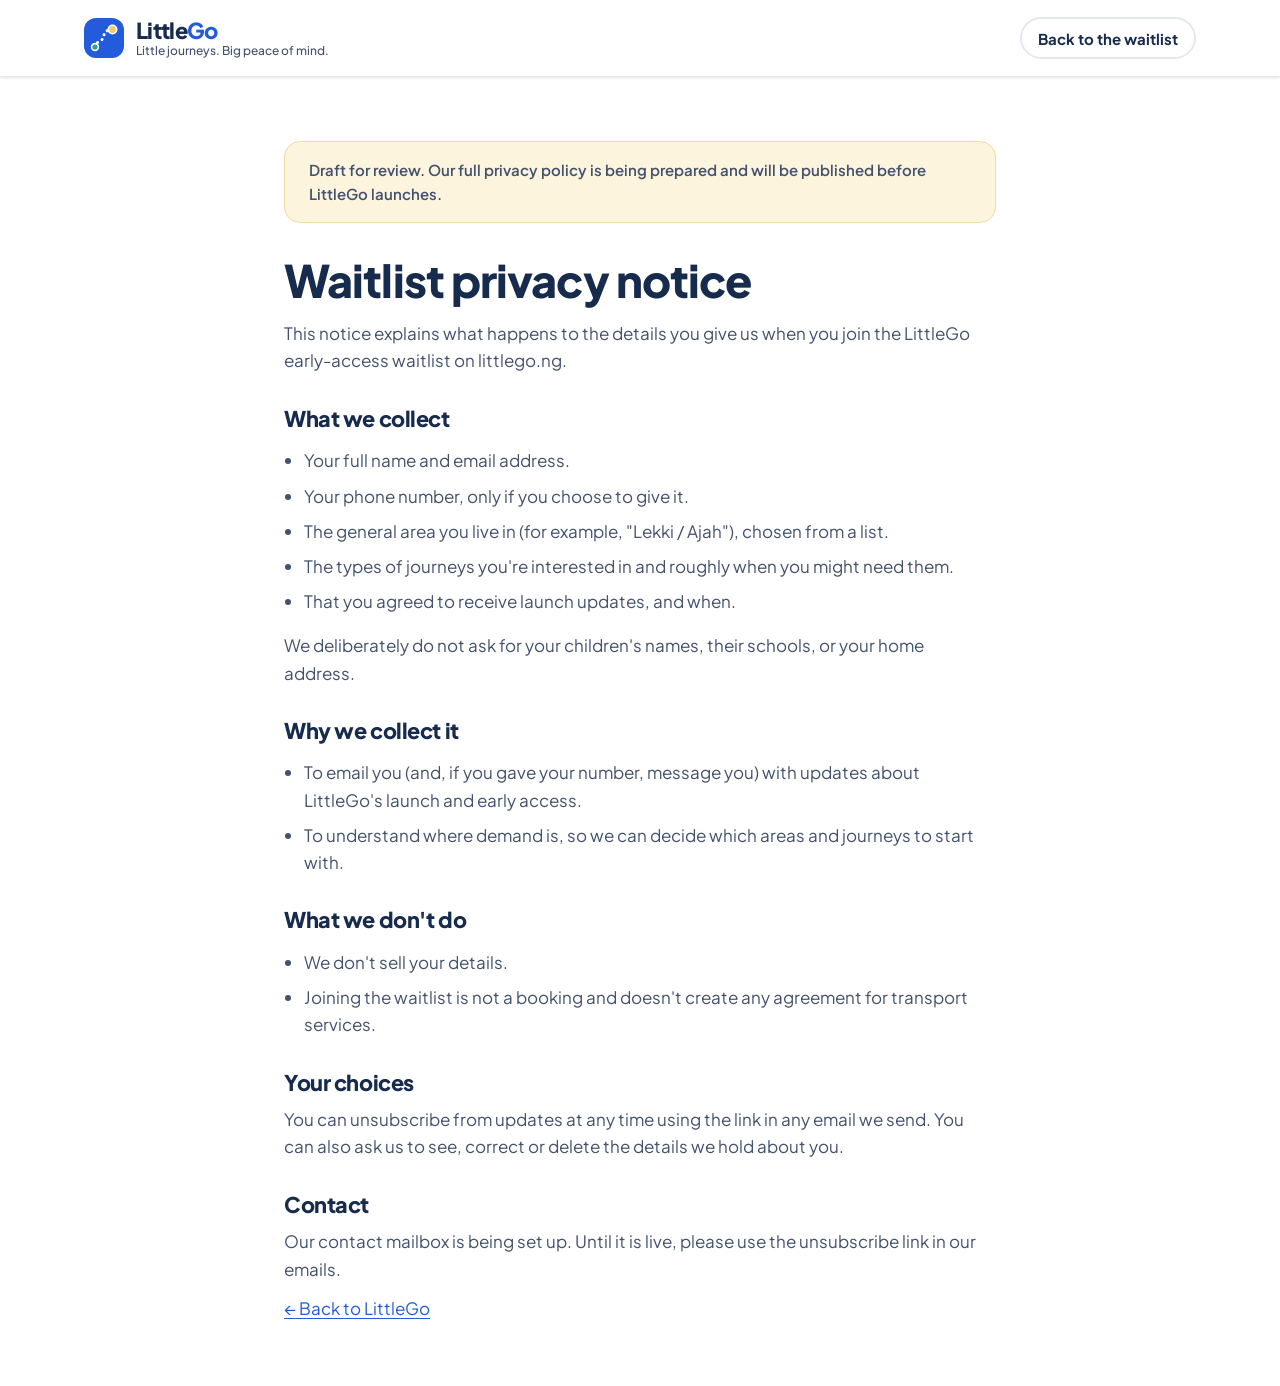
==== privacy.html @ 238a7c62 "LittleGo landing page for littlego.ng Coming-soon site with early-access waitlist, design system, dr" ====
<!doctype html>
<html lang="en-NG">
<head>
  <meta charset="utf-8">
  <meta name="viewport" content="width=device-width, initial-scale=1">
  <title>Privacy Notice — LittleGo</title>
  <meta name="description" content="How LittleGo handles the details you share when you join the early-access waitlist.">
  <meta name="robots" content="noindex">
  <link rel="canonical" href="https://littlego.ng/privacy.html">
  <link rel="icon" href="assets/img/favicon.svg" type="image/svg+xml">
  <link rel="preconnect" href="https://fonts.googleapis.com">
  <link rel="preconnect" href="https://fonts.gstatic.com" crossorigin>
  <link rel="stylesheet" href="https://fonts.googleapis.com/css2?family=Plus+Jakarta+Sans:wght@400;500;600;700;800&display=swap">
  <link rel="stylesheet" href="assets/css/styles.css">
</head>
<body>
  <header class="site-header is-scrolled">
    <div class="container header-inner">
      <a class="brand" href="index.html" aria-label="LittleGo home">
        <img class="brand-mark" src="assets/img/favicon.svg" alt="" width="40" height="40">
        <span class="brand-text"><span class="brand-name">Little<span>Go</span></span><span class="brand-tagline">Little journeys. Big peace of mind.</span></span>
      </a>
      <a class="btn btn-ghost btn-sm" href="index.html#waitlist">Back to the waitlist</a>
    </div>
  </header>

  <main class="container doc" id="main">
    <!-- DRAFT: this notice describes what the waitlist form actually collects.
         It is not a full privacy policy and must be reviewed by a lawyer
         (including against the Nigeria Data Protection Act 2023) before launch.
         Remove the draft banner once approved. -->
    <p class="draft-banner">Draft for review. Our full privacy policy is being prepared and will be published before LittleGo launches.</p>

    <h1>Waitlist privacy notice</h1>
    <p>This notice explains what happens to the details you give us when you join the LittleGo early-access waitlist on littlego.ng.</p>

    <h2>What we collect</h2>
    <ul>
      <li>Your full name and email address.</li>
      <li>Your phone number, only if you choose to give it.</li>
      <li>The general area you live in (for example, "Lekki / Ajah"), chosen from a list.</li>
      <li>The types of journeys you're interested in and roughly when you might need them.</li>
      <li>That you agreed to receive launch updates, and when.</li>
    </ul>
    <p>We deliberately do not ask for your children's names, their schools, or your home address.</p>

    <h2>Why we collect it</h2>
    <ul>
      <li>To email you (and, if you gave your number, message you) with updates about LittleGo's launch and early access.</li>
      <li>To understand where demand is, so we can decide which areas and journeys to start with.</li>
    </ul>

    <h2>What we don't do</h2>
    <ul>
      <li>We don't sell your details.</li>
      <li>Joining the waitlist is not a booking and doesn't create any agreement for transport services.</li>
    </ul>

    <h2>Your choices</h2>
    <p>You can unsubscribe from updates at any time using the link in any email we send. You can also ask us to see, correct or delete the details we hold about you.</p>

    <h2>Contact</h2>
    <p>Our contact mailbox is being set up. Until it is live, please use the unsubscribe link in our emails.</p>

    <p><a href="index.html">← Back to LittleGo</a></p>
  </main>
</body>
</html>
---- assets/css/styles.css ----
/* ==========================================================================
   LittleGo — design system and page styles
   1. Tokens  2. Base  3. Layout  4. Components  5. Sections  6. Responsive
   ========================================================================== */

/* 1. Tokens ---------------------------------------------------------------- */
:root {
  /* Brand palette */
  --blue: #245BDB;          /* Trust Blue — primary actions, links */
  --blue-700: #1A47B0;      /* hover / pressed */
  --blue-50: #EEF3FD;
  --teal: #21A89A;          /* Fresh Teal — icons, accents (not body text) */
  --teal-700: #137A70;      /* teal that passes AA as text */
  --teal-50: #E6F6F4;
  --cream: #FFF8ED;         /* Warm Cream — warm sections */
  --cream-200: #F6EBD7;
  --navy: #172B4D;          /* Midnight Navy — headings, text */
  --navy-70: #43526D;       /* secondary text, 7.4:1 on white */
  --gold: #F3C969;          /* Sunshine Gold — decorative only */
  --gold-50: #FDF4DE;
  --white: #FFFFFF;
  --danger: #B42318;
  --danger-50: #FEF3F2;
  --line: #E3E8F0;

  /* Typography */
  --font: "Plus Jakarta Sans", system-ui, -apple-system, "Segoe UI", Roboto, sans-serif;
  --fs-xs: .8125rem;   /* 13 */
  --fs-sm: .9375rem;   /* 15 */
  --fs-base: 1.0625rem;/* 17 */
  --fs-lg: 1.1875rem;  /* 19 */
  --fs-h3: 1.1875rem;
  --fs-h2: clamp(1.75rem, 1.2rem + 2.2vw, 2.6rem);
  --fs-h1: clamp(2.4rem, 1.4rem + 4.4vw, 4.1rem);
  --lh-tight: 1.1;
  --lh: 1.6;

  /* Spacing (4px base) */
  --s-1: .25rem; --s-2: .5rem; --s-3: .75rem; --s-4: 1rem; --s-5: 1.5rem;
  --s-6: 2rem; --s-7: 3rem; --s-8: 4rem; --s-9: 6rem;

  /* Shape and depth */
  --r-sm: 10px; --r-md: 16px; --r-lg: 24px; --r-xl: 32px; --r-pill: 999px;
  --shadow-sm: 0 1px 2px rgba(23,43,77,.06), 0 1px 3px rgba(23,43,77,.06);
  --shadow-md: 0 6px 20px -6px rgba(23,43,77,.14), 0 2px 6px rgba(23,43,77,.05);
  --shadow-lg: 0 24px 50px -18px rgba(23,43,77,.28);

  --container: 1160px;
  --header-h: 76px;
  --focus: 0 0 0 3px var(--white), 0 0 0 6px var(--blue);
}

/* 2. Base ------------------------------------------------------------------- */
*, *::before, *::after { box-sizing: border-box; }
html { scroll-behavior: smooth; scroll-padding-top: calc(var(--header-h) + 12px); -webkit-text-size-adjust: 100%; }
@media (prefers-reduced-motion: reduce) {
  html { scroll-behavior: auto; }
  *, *::before, *::after { animation: none !important; transition: none !important; }
}
body {
  margin: 0; font-family: var(--font); font-size: var(--fs-base); line-height: var(--lh);
  color: var(--navy); background: var(--white); -webkit-font-smoothing: antialiased;
  overflow-x: hidden;
}
h1, h2, h3 { margin: 0; line-height: var(--lh-tight); letter-spacing: -.02em; font-weight: 800; }
h3 { font-size: var(--fs-h3); letter-spacing: -.01em; font-weight: 700; line-height: 1.3; }
p { margin: 0; }
a { color: var(--blue); text-underline-offset: 3px; }
a:hover { color: var(--blue-700); }
img, svg { display: block; max-width: 100%; }
:focus-visible { outline: none; box-shadow: var(--focus); border-radius: 6px; }
[hidden] { display: none !important; }
ul[role="list"], ol[role="list"] { list-style: none; margin: 0; padding: 0; }

.sr-only { position: absolute !important; width: 1px; height: 1px; padding: 0; margin: -1px; overflow: hidden; clip: rect(0 0 0 0); white-space: nowrap; border: 0; }
.skip-link { position: absolute; left: var(--s-4); top: -100px; z-index: 100; background: var(--navy); color: var(--white); padding: var(--s-2) var(--s-4); border-radius: var(--r-sm); font-weight: 600; }
.skip-link:focus { top: var(--s-3); color: var(--white); }
.icon { width: 1.25em; height: 1.25em; fill: none; stroke: currentColor; stroke-width: 1.8; stroke-linecap: round; stroke-linejoin: round; flex: none; }

/* 3. Layout ----------------------------------------------------------------- */
.container { width: 100%; max-width: var(--container); margin-inline: auto; padding-inline: var(--s-5); }
.section { padding-block: var(--s-9); }
.section--cream { background: var(--cream); }
.section--blue { background: var(--navy); color: var(--white); position: relative; overflow: hidden; }
.section-head { max-width: 680px; margin: 0 auto var(--s-7); text-align: center; }
.section-head--left { text-align: left; margin-inline: 0; }
.section-head h2 { font-size: var(--fs-h2); margin-block: var(--s-3) var(--s-4); }
.lede { font-size: var(--fs-lg); color: var(--navy-70); }
.eyebrow { font-size: var(--fs-xs); font-weight: 700; letter-spacing: .12em; text-transform: uppercase; color: var(--teal-700); }
.eyebrow--light { color: var(--gold); }

/* 4. Components ------------------------------------------------------------- */
/* Buttons */
.btn {
  --btn-bg: var(--blue); --btn-fg: var(--white);
  display: inline-flex; align-items: center; justify-content: center; gap: var(--s-2);
  min-height: 48px; padding: 0 var(--s-5); border: 2px solid transparent; border-radius: var(--r-pill);
  font: inherit; font-weight: 700; font-size: var(--fs-base); line-height: 1; text-decoration: none; cursor: pointer;
  background: var(--btn-bg); color: var(--btn-fg); transition: background .2s, transform .2s, box-shadow .2s;
}
.btn:hover { color: var(--btn-fg); }
.btn-primary { box-shadow: 0 8px 18px -8px rgba(36,91,219,.7); }
.btn-primary:hover { --btn-bg: var(--blue-700); transform: translateY(-1px); }
.btn-primary:active { transform: translateY(0); }
.btn-sm { min-height: 42px; padding: 0 var(--s-4); font-size: var(--fs-sm); }
.btn-lg { min-height: 56px; padding: 0 var(--s-6); font-size: var(--fs-lg); }
.btn-block { width: 100%; }
.btn-ghost { --btn-bg: transparent; --btn-fg: var(--navy); border-color: var(--line); }
.btn-ghost:hover { --btn-bg: var(--blue-50); }
.btn-link { --btn-bg: transparent; --btn-fg: var(--blue); padding-inline: var(--s-2); text-decoration: underline; text-decoration-thickness: 2px; text-underline-offset: 6px; text-decoration-color: rgba(36,91,219,.3); }
.btn-link:hover { --btn-fg: var(--blue-700); text-decoration-color: currentColor; }
.btn .icon { transition: transform .2s; }
.btn:hover .icon { transform: translateX(3px); }
.btn[aria-busy="true"] { pointer-events: none; opacity: .85; }
.btn .spinner { display: none; width: 20px; height: 20px; border-radius: 50%; border: 2.5px solid rgba(255,255,255,.4); border-top-color: var(--white); animation: spin .8s linear infinite; }
.btn[aria-busy="true"] .spinner { display: inline-block; }
@keyframes spin { to { transform: rotate(360deg); } }

/* Brand */
.brand { display: inline-flex; align-items: center; gap: var(--s-3); text-decoration: none; color: var(--navy); }
.brand:hover { color: var(--navy); }
.brand-mark { width: 40px; height: 40px; flex: none; }
.brand-text { display: flex; flex-direction: column; line-height: 1.15; }
.brand-name { font-weight: 800; font-size: 1.375rem; letter-spacing: -.03em; }
.brand-name span { color: var(--blue); }
.brand-tagline { font-size: .75rem; color: var(--navy-70); font-weight: 500; }
.brand--light, .brand--light:hover { color: var(--white); }
.brand--light .brand-name span { color: var(--gold); }
.brand--light .brand-tagline { color: rgba(255,255,255,.75); }

/* Header & nav */
.site-header { position: sticky; top: 0; z-index: 50; background: rgba(255,255,255,.92); backdrop-filter: saturate(160%) blur(10px); -webkit-backdrop-filter: saturate(160%) blur(10px); border-bottom: 1px solid transparent; transition: border-color .2s, box-shadow .2s; }
.site-header.is-scrolled { border-color: var(--line); box-shadow: var(--shadow-sm); }
.header-inner { height: var(--header-h); display: flex; align-items: center; justify-content: space-between; gap: var(--s-4); }
.nav-menu { display: flex; align-items: center; gap: var(--s-1); list-style: none; margin: 0; padding: 0; }
.nav-menu a:not(.btn) { display: block; padding: var(--s-2) var(--s-3); border-radius: var(--r-sm); color: var(--navy); font-weight: 600; font-size: var(--fs-sm); text-decoration: none; }
.nav-menu a:not(.btn):hover, .nav-menu a[aria-current="true"]:not(.btn) { background: var(--blue-50); color: var(--blue); }
.nav-cta-item { margin-left: var(--s-3); }
.nav-toggle { display: none; width: 46px; height: 46px; border: 1px solid var(--line); border-radius: 12px; background: var(--white); cursor: pointer; align-items: center; justify-content: center; }
.nav-toggle-bars, .nav-toggle-bars::before, .nav-toggle-bars::after { content: ""; display: block; width: 20px; height: 2px; background: var(--navy); border-radius: 2px; position: relative; transition: transform .2s, background .2s; }
.nav-toggle-bars::before { position: absolute; top: -6px; }
.nav-toggle-bars::after { position: absolute; top: 6px; }
.nav-toggle[aria-expanded="true"] .nav-toggle-bars { background: transparent; }
.nav-toggle[aria-expanded="true"] .nav-toggle-bars::before { transform: translateY(6px) rotate(45deg); }
.nav-toggle[aria-expanded="true"] .nav-toggle-bars::after { transform: translateY(-6px) rotate(-45deg); }

/* Status pill */
.status-pill { display: inline-flex; align-items: center; gap: var(--s-2); padding: 6px 14px 6px 10px; border-radius: var(--r-pill); background: var(--gold-50); border: 1px solid #F1DCA6; font-size: var(--fs-xs); font-weight: 700; letter-spacing: .08em; text-transform: uppercase; color: #6B4E0E; }
.status-dot { width: 8px; height: 8px; border-radius: 50%; background: #D9A01B; box-shadow: 0 0 0 0 rgba(217,160,27,.6); animation: pulse 2s infinite; }
@keyframes pulse { 70% { box-shadow: 0 0 0 8px rgba(217,160,27,0); } 100% { box-shadow: 0 0 0 0 rgba(217,160,27,0); } }

/* Cards */
.pillar, .step, .safety-item, .form-card, .faq { background: var(--white); border-radius: var(--r-lg); }

/* Form */
.form-card { padding: var(--s-6); box-shadow: var(--shadow-lg); color: var(--navy); }
.waitlist-form { display: grid; }
.form-state { display: grid; gap: var(--s-5); }
.field { display: grid; gap: var(--s-2); }
.field label, .field legend { font-weight: 700; font-size: var(--fs-sm); }
.req { color: var(--danger); }
.opt { font-weight: 500; color: var(--navy-70); font-size: var(--fs-xs); }
.field input[type="text"], .field input[type="email"], .field input[type="tel"], .field select {
  width: 100%; min-height: 50px; padding: 0 var(--s-4); border: 1.5px solid #CBD3E1; border-radius: 12px;
  font: inherit; font-size: 1rem; color: var(--navy); background: var(--white); transition: border-color .15s, box-shadow .15s;
}
.field input::placeholder { color: #7A869A; }
.field input:hover, .field select:hover { border-color: #9AA7BD; }
.field input:focus, .field select:focus { outline: none; border-color: var(--blue); box-shadow: 0 0 0 4px rgba(36,91,219,.18); }
.field [aria-invalid="true"] { border-color: var(--danger) !important; background: var(--danger-50); }
.select-wrap { position: relative; }
.select-wrap::after { content: ""; position: absolute; right: 18px; top: 50%; width: 9px; height: 9px; border-right: 2px solid var(--navy-70); border-bottom: 2px solid var(--navy-70); transform: translateY(-70%) rotate(45deg); pointer-events: none; }
.field select { appearance: none; -webkit-appearance: none; padding-right: var(--s-7); cursor: pointer; }
.field-hint { font-size: var(--fs-xs); color: var(--navy-70); }
.field-error { font-size: var(--fs-xs); font-weight: 600; color: var(--danger); min-height: 0; }
.field-error:empty { display: none; }
.field--group { border: 0; padding: 0; margin: 0; }
.field--group legend { padding: 0; margin-bottom: var(--s-2); }
.chips { display: flex; flex-wrap: wrap; gap: var(--s-2); }
.chip { position: relative; }
.chip input { position: absolute; opacity: 0; inset: 0; margin: 0; cursor: pointer; }
.chip span { display: inline-flex; align-items: center; gap: 6px; min-height: 42px; padding: 0 var(--s-4); border: 1.5px solid #CBD3E1; border-radius: var(--r-pill); font-size: var(--fs-sm); font-weight: 600; cursor: pointer; transition: all .15s; user-select: none; }
.chip span::before { content: ""; width: 16px; height: 16px; border-radius: 5px; border: 1.5px solid #9AA7BD; transition: all .15s; flex: none; }
.chip input:checked + span { border-color: var(--blue); background: var(--blue-50); color: var(--blue-700); }
.chip input:checked + span::before { background: var(--blue) url("data:image/svg+xml,%3Csvg xmlns='http://www.w3.org/2000/svg' viewBox='0 0 24 24' fill='none' stroke='white' stroke-width='3.5' stroke-linecap='round' stroke-linejoin='round'%3E%3Cpath d='m5 12.5 4.5 4.5L19 7.5'/%3E%3C/svg%3E") center/12px no-repeat; border-color: var(--blue); }
.chip input:focus-visible + span { box-shadow: var(--focus); }
.chip input:hover + span { border-color: #9AA7BD; }
.field--group[aria-invalid="true"] .chip span { border-color: var(--danger); }
.consent { display: flex; gap: var(--s-3); align-items: flex-start; font-weight: 500 !important; font-size: var(--fs-sm) !important; line-height: 1.5; cursor: pointer; }
.consent input { width: 22px; height: 22px; margin: 1px 0 0; accent-color: var(--blue); flex: none; cursor: pointer; }
.consent input[aria-invalid="true"] { outline: 2px solid var(--danger); outline-offset: 2px; }
.hp { position: absolute; left: -9999px; width: 1px; height: 1px; overflow: hidden; }
.form-alert { padding: var(--s-3) var(--s-4); border-radius: 12px; background: var(--danger-50); border: 1px solid #FECDCA; color: var(--danger); font-size: var(--fs-sm); font-weight: 600; }
.form-alert[data-tone="info"] { background: var(--gold-50); border-color: #F1DCA6; color: #6B4E0E; }
.form-small { font-size: var(--fs-xs); color: var(--navy-70); text-align: center; }
.form-success { text-align: center; padding: var(--s-6) var(--s-2); display: grid; gap: var(--s-3); justify-items: center; }
.form-success:focus { box-shadow: none; }
.form-success h3 { font-size: 1.6rem; font-weight: 800; }
.form-success p { color: var(--navy-70); max-width: 34ch; }
.success-icon { width: 64px; height: 64px; display: grid; place-items: center; border-radius: 50%; background: var(--teal-50); color: var(--teal-700); }
.success-icon .icon { width: 32px; height: 32px; stroke-width: 2.4; }

/* 5. Sections --------------------------------------------------------------- */
/* Hero */
.hero { position: relative; padding-block: var(--s-8) var(--s-9); background: linear-gradient(180deg, var(--white) 0%, var(--cream) 100%); overflow: hidden; }
.hero::before { content: ""; position: absolute; width: 640px; height: 640px; right: -180px; top: -200px; border-radius: 50%; background: radial-gradient(closest-side, rgba(36,91,219,.09), transparent); pointer-events: none; }
.hero-grid { display: grid; grid-template-columns: 1.05fr .95fr; gap: var(--s-8); align-items: center; position: relative; }
.hero h1 { font-size: var(--fs-h1); margin-block: var(--s-5) var(--s-5); letter-spacing: -.035em; }
.hero h1 .hl { color: var(--blue); position: relative; white-space: nowrap; isolation: isolate; }
.hero h1 .hl::after { content: ""; position: absolute; left: 0; right: 0; bottom: .02em; height: .2em; background: var(--gold); opacity: .55; border-radius: 4px; z-index: -1; }
.hero-sub { font-size: clamp(1.15rem, 1rem + .6vw, 1.4rem); font-weight: 600; line-height: 1.45; color: var(--navy); max-width: 34ch; }
.hero-body { margin-top: var(--s-4); color: var(--navy-70); max-width: 52ch; font-size: var(--fs-lg); }
.hero-actions { display: flex; flex-wrap: wrap; gap: var(--s-3) var(--s-4); align-items: center; margin-top: var(--s-6); }
.hero-note { margin-top: var(--s-4); font-size: var(--fs-sm); color: var(--navy-70); max-width: 52ch; }

.hero-visual { position: relative; padding: var(--s-5) var(--s-5) var(--s-6); }
.journey-card { margin: 0; border-radius: var(--r-xl); overflow: hidden; box-shadow: var(--shadow-lg); background: var(--cream); aspect-ratio: 12 / 13; position: relative; border: 6px solid var(--white); }
.journey-map, .hero-photo { width: 100%; height: 100%; object-fit: cover; }
.hero-photo { position: absolute; inset: 0; }
.has-photo .journey-map { visibility: hidden; }
.route-line { stroke-dashoffset: 0; animation: route 30s linear infinite; }
@keyframes route { to { stroke-dashoffset: -280; } }
.float-card { position: absolute; display: flex; align-items: center; gap: var(--s-3); padding: var(--s-3) var(--s-4) var(--s-3) var(--s-3); background: var(--white); border-radius: var(--r-md); box-shadow: var(--shadow-md); font-size: var(--fs-sm); line-height: 1.3; animation: float 6s ease-in-out infinite; }
.float-card strong { display: block; font-weight: 700; }
.float-card small { display: block; color: var(--navy-70); font-size: var(--fs-xs); }
.float-card--top { top: 12%; left: -6%; }
.float-card--bottom { bottom: 6%; right: -4%; animation-delay: -3s; }
.float-icon { width: 38px; height: 38px; border-radius: 12px; display: grid; place-items: center; }
.float-icon--gold { background: var(--gold-50); color: #8A6510; }
.float-icon--teal { background: var(--teal-50); color: var(--teal-700); }
.float-icon .icon { width: 20px; height: 20px; stroke-width: 2.2; }
@keyframes float { 50% { transform: translateY(-6px); } }
.concept-tag { position: absolute; top: calc(var(--s-5) + 18px); right: calc(var(--s-5) + 18px); font-size: .6875rem; font-weight: 700; letter-spacing: .06em; text-transform: uppercase; padding: 5px 10px; border-radius: var(--r-pill); background: rgba(255,255,255,.9); color: var(--navy-70); box-shadow: var(--shadow-sm); }

/* Pilot strip */
.pilot-strip { background: var(--navy); color: rgba(255,255,255,.88); }
.pilot-inner { display: flex; align-items: center; justify-content: center; gap: var(--s-5); padding-block: var(--s-5); font-size: var(--fs-sm); text-align: center; }
.pilot-inner strong { color: var(--white); }
.pilot-arrow { color: var(--gold); }

/* Pillars */
.pillars { display: grid; grid-template-columns: repeat(4, 1fr); gap: var(--s-5); }
.pillar { padding: var(--s-6) var(--s-5); border: 1px solid var(--line); transition: transform .25s, box-shadow .25s, border-color .25s; }
.pillar:hover { transform: translateY(-4px); box-shadow: var(--shadow-md); border-color: transparent; }
.pillar h3 { margin-block: var(--s-5) var(--s-2); }
.pillar p { color: var(--navy-70); font-size: var(--fs-sm); }
.pillar-icon { width: 52px; height: 52px; border-radius: 16px; display: grid; place-items: center; }
.pillar-icon .icon { width: 26px; height: 26px; }
.pillar-icon--blue { background: var(--blue-50); color: var(--blue); }
.pillar-icon--teal { background: var(--teal-50); color: var(--teal-700); }
.pillar-icon--gold { background: var(--gold-50); color: #8A6510; }
.pillar-icon--navy { background: #E8EBF1; color: var(--navy); }

/* Steps */
.label-planned { display: inline-flex; align-items: center; gap: var(--s-2); margin-top: var(--s-5); padding: 6px 14px; border-radius: var(--r-pill); background: var(--white); border: 1px dashed #D9C8A5; font-size: var(--fs-xs); font-weight: 700; letter-spacing: .06em; text-transform: uppercase; color: var(--navy-70); }
.label-planned .icon { width: 16px; height: 16px; }
.steps { display: grid; grid-template-columns: repeat(4, 1fr); gap: var(--s-5); counter-reset: step; position: relative; }
.steps::before { content: ""; position: absolute; top: 62px; left: 12%; right: 12%; border-top: 2px dashed #D9C8A5; }
.step { padding: var(--s-6) var(--s-5); position: relative; box-shadow: var(--shadow-sm); text-align: center; }
.step-num { position: absolute; top: var(--s-4); left: var(--s-4); font-size: var(--fs-xs); font-weight: 800; color: var(--blue); background: var(--blue-50); width: 28px; height: 28px; border-radius: 50%; display: grid; place-items: center; }
.step-icon { width: 64px; height: 64px; margin: 0 auto var(--s-5); border-radius: 50%; display: grid; place-items: center; background: var(--blue); color: var(--white); box-shadow: 0 0 0 8px var(--cream); position: relative; }
.step:nth-child(2) .step-icon { background: var(--teal-700); }
.step:nth-child(3) .step-icon { background: var(--navy); }
.step:nth-child(4) .step-icon { background: var(--teal-700); }
.step-icon .icon { width: 28px; height: 28px; }
.step h3 { margin-bottom: var(--s-2); }
.step p { color: var(--navy-70); font-size: var(--fs-sm); }

/* Safety */
.safety-grid { display: grid; grid-template-columns: .85fr 1.15fr; gap: var(--s-8); align-items: start; }
.safety-intro { position: sticky; top: calc(var(--header-h) + var(--s-6)); }
.safety-intro h2 { font-size: var(--fs-h2); margin-block: var(--s-3) var(--s-4); }
.honesty-note { display: flex; gap: var(--s-3); margin-top: var(--s-6); padding: var(--s-4) var(--s-5); border-radius: var(--r-md); background: var(--teal-50); border-left: 4px solid var(--teal); font-size: var(--fs-sm); }
.honesty-note .icon { color: var(--teal-700); margin-top: 2px; }
.safety-list { display: grid; gap: var(--s-4); }
.safety-item { display: flex; gap: var(--s-5); padding: var(--s-5) var(--s-6); border: 1px solid var(--line); transition: box-shadow .25s, border-color .25s; }
.safety-item:hover { box-shadow: var(--shadow-md); border-color: transparent; }
.safety-icon { width: 52px; height: 52px; border-radius: 16px; display: grid; place-items: center; flex: none; background: var(--blue-50); color: var(--blue); }
.safety-icon .icon { width: 26px; height: 26px; }
.safety-item h3 { margin-bottom: var(--s-2); }
.safety-item p { color: var(--navy-70); font-size: var(--fs-sm); }

/* Waitlist */
.section--blue::before { content: ""; position: absolute; width: 700px; height: 700px; left: -260px; bottom: -380px; border-radius: 50%; background: radial-gradient(closest-side, rgba(36,91,219,.55), transparent); pointer-events: none; }
.section--blue::after { content: ""; position: absolute; right: -60px; top: 50px; width: 240px; height: 240px; border-radius: 50%; border: 2px dashed rgba(243,201,105,.35); pointer-events: none; }
.waitlist-grid { display: grid; grid-template-columns: .9fr 1.1fr; gap: var(--s-8); align-items: center; position: relative; z-index: 1; }
.waitlist-copy h2 { font-size: var(--fs-h2); margin-block: var(--s-3) var(--s-4); color: var(--white); }
.waitlist-copy > p { font-size: var(--fs-lg); color: rgba(255,255,255,.82); }
.checklist { display: grid; gap: var(--s-3); margin-top: var(--s-6); }
.checklist li { display: flex; gap: var(--s-3); align-items: flex-start; color: rgba(255,255,255,.9); }
.checklist .icon { color: var(--navy); background: var(--gold); border-radius: 50%; padding: 4px; width: 24px; height: 24px; stroke-width: 3; margin-top: 1px; }

/* FAQ */
.faq-grid { display: grid; grid-template-columns: .8fr 1.2fr; gap: var(--s-8); align-items: start; }
.faq-list { display: grid; gap: var(--s-3); }
.faq { border: 1px solid var(--line); transition: border-color .2s, box-shadow .2s; }
.faq[open] { border-color: transparent; box-shadow: var(--shadow-md); }
.faq summary { list-style: none; cursor: pointer; display: flex; justify-content: space-between; align-items: center; gap: var(--s-4); padding: var(--s-5); font-weight: 700; border-radius: var(--r-lg); }
.faq summary::-webkit-details-marker { display: none; }
.faq summary::after { content: ""; width: 30px; height: 30px; flex: none; border-radius: 50%; background: var(--blue-50) url("data:image/svg+xml,%3Csvg xmlns='http://www.w3.org/2000/svg' viewBox='0 0 24 24' fill='none' stroke='%23245BDB' stroke-width='2.5' stroke-linecap='round'%3E%3Cpath d='M12 6v12M6 12h12'/%3E%3C/svg%3E") center/16px no-repeat; transition: transform .25s; }
.faq[open] summary::after { transform: rotate(45deg); }
.faq p { padding: 0 var(--s-5) var(--s-5); color: var(--navy-70); }

/* Footer */
.site-footer { background: #0F1F3A; color: rgba(255,255,255,.8); padding-top: var(--s-8); font-size: var(--fs-sm); }
.footer-grid { display: grid; grid-template-columns: 1.5fr 1fr 1fr; gap: var(--s-7); padding-bottom: var(--s-7); }
.footer-note { margin-top: var(--s-4); }
.footer-heading { font-size: var(--fs-xs); text-transform: uppercase; letter-spacing: .12em; color: var(--gold); margin-bottom: var(--s-4); font-weight: 700; }
.site-footer ul { list-style: none; margin: 0; padding: 0; display: grid; gap: var(--s-2); }
.site-footer a { color: rgba(255,255,255,.88); text-decoration: none; }
.site-footer a:hover { color: var(--white); text-decoration: underline; }
.footer-contact small { display: block; color: rgba(255,255,255,.55); margin-top: 2px; }
.social { margin-top: var(--s-4) !important; }
.footer-bottom { display: flex; justify-content: space-between; flex-wrap: wrap; gap: var(--s-3); border-top: 1px solid rgba(255,255,255,.1); padding-block: var(--s-5); }
.footer-bottom ul { display: flex !important; gap: var(--s-5) !important; }

/* Consent banner */
.consent-banner { position: fixed; left: var(--s-4); right: var(--s-4); bottom: var(--s-4); z-index: 60; max-width: 520px; margin-inline: auto; display: flex; gap: var(--s-4); align-items: center; padding: var(--s-4) var(--s-5); background: var(--white); border-radius: var(--r-md); box-shadow: var(--shadow-lg); font-size: var(--fs-sm); }
.consent-banner[hidden] { display: none; }
.consent-actions { display: flex; gap: var(--s-2); flex: none; }

/* Simple content pages (privacy, terms) */
.doc { max-width: 760px; padding-block: var(--s-8); }
.doc h1 { font-size: clamp(2rem, 1.4rem + 2.4vw, 2.8rem); margin-bottom: var(--s-4); }
.doc h2 { font-size: 1.35rem; margin-block: var(--s-6) var(--s-3); }
.doc p, .doc li { color: var(--navy-70); }
.doc p + p { margin-top: var(--s-3); }
.doc ul { padding-left: 1.25rem; display: grid; gap: var(--s-2); }
.draft-banner { padding: var(--s-4) var(--s-5); border-radius: var(--r-md); background: var(--gold-50); border: 1px solid #F1DCA6; color: #6B4E0E; font-weight: 600; font-size: var(--fs-sm); margin-bottom: var(--s-6); }

/* 6. Responsive ------------------------------------------------------------- */
@media (max-width: 1080px) {
  .pillars { grid-template-columns: repeat(2, 1fr); }
  .steps { grid-template-columns: repeat(2, 1fr); }
  .steps::before { display: none; }
  .float-card--top { left: 0; }
  .float-card--bottom { right: 0; }
}

@media (max-width: 920px) {
  :root { --header-h: 68px; }
  .section { padding-block: var(--s-8); }
  .nav-toggle { display: inline-flex; }
  .nav-menu {
    position: absolute; top: var(--header-h); left: 0; right: 0; flex-direction: column; align-items: stretch; gap: 0;
    padding: var(--s-3) var(--s-5) var(--s-5); background: var(--white); border-bottom: 1px solid var(--line); box-shadow: var(--shadow-md);
    visibility: hidden; opacity: 0; transform: translateY(-8px); transition: opacity .2s, transform .2s, visibility .2s;
  }
  .nav-menu.is-open { visibility: visible; opacity: 1; transform: none; }
  .nav-menu a:not(.btn) { padding: var(--s-4) var(--s-3); font-size: var(--fs-base); border-bottom: 1px solid var(--line); border-radius: 0; }
  .nav-cta-item { margin: var(--s-4) 0 0; }
  .nav-cta-item .btn { width: 100%; min-height: 52px; font-size: var(--fs-base); }

  .hero { padding-block: var(--s-6) var(--s-8); }
  .hero-grid, .safety-grid, .waitlist-grid, .faq-grid { grid-template-columns: 1fr; gap: var(--s-7); }
  .hero-visual { max-width: 460px; margin-inline: auto; width: 100%; }
  .safety-intro { position: static; }
  .section-head--left { text-align: center; margin-inline: auto; }
  .footer-grid { grid-template-columns: 1fr 1fr; }
  .footer-brand { grid-column: 1 / -1; }
}

@media (max-width: 600px) {
  .container { padding-inline: var(--s-4); }
  .brand-tagline { display: none; }
  .header-inner .brand-tagline { display: none; }
  .hero h1 .hl { white-space: normal; }
  .btn-lg { font-size: var(--fs-base); padding-inline: var(--s-5); }
  .hero-actions .btn-lg { width: 100%; }
  .hero-actions .btn-link { width: 100%; }
  .hero-visual { padding: var(--s-4) var(--s-2) var(--s-5); }
  .float-card { font-size: var(--fs-xs); padding: var(--s-2) var(--s-3) var(--s-2) var(--s-2); }
  .float-icon { width: 32px; height: 32px; border-radius: 10px; }
  .concept-tag { top: calc(var(--s-4) + 14px); right: calc(var(--s-2) + 14px); }
  .pilot-inner { flex-direction: column; gap: var(--s-2); }
  .pilot-arrow { transform: rotate(90deg); }
  .pillars, .steps { grid-template-columns: 1fr; }
  .step { text-align: left; display: grid; grid-template-columns: auto 1fr; gap: 0 var(--s-4); padding: var(--s-5); }
  .step-icon { grid-row: span 2; margin: 0; width: 52px; height: 52px; box-shadow: none; }
  .step-num { display: none; }
  .safety-item { padding: var(--s-5); gap: var(--s-4); }
  .safety-icon { width: 44px; height: 44px; border-radius: 14px; }
  .form-card { padding: var(--s-5); border-radius: var(--r-md); }
  .footer-grid { grid-template-columns: 1fr; gap: var(--s-6); }
  .footer-bottom { flex-direction: column; }
  .consent-banner { flex-direction: column; align-items: stretch; }
  .consent-actions .btn { flex: 1; }
}
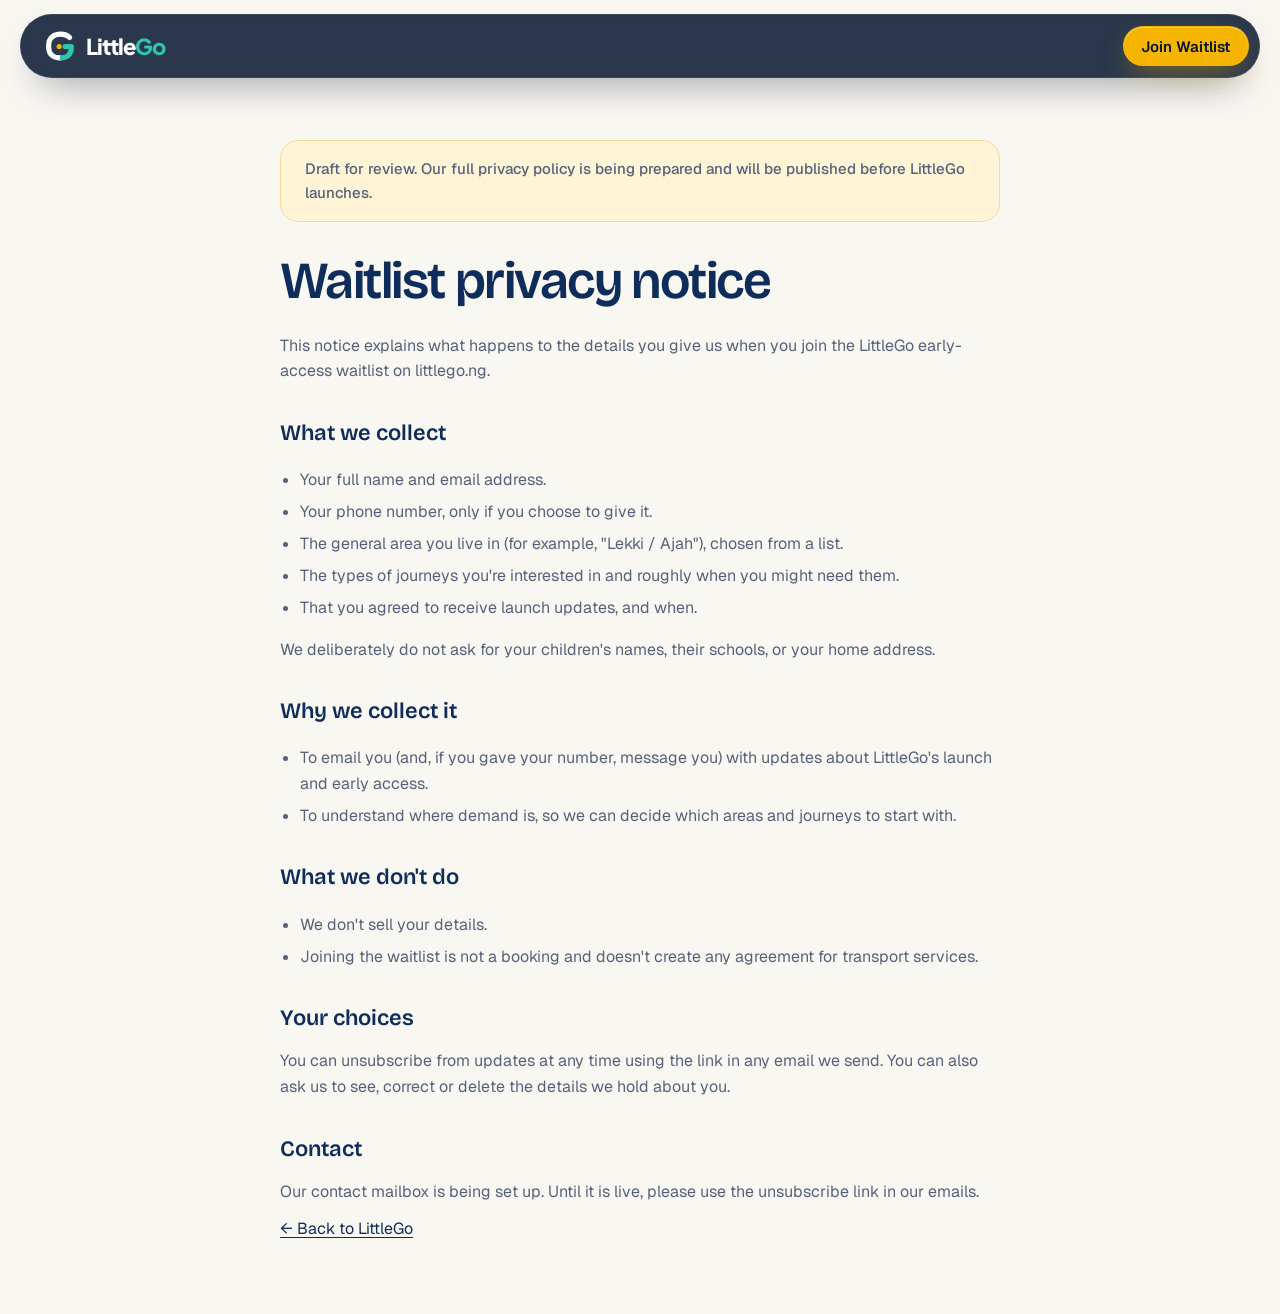
==== commit 4101bf2d: "Redesign site with Option A logo and premium look - New brand: Option A mark, favicons, app icons, s" ====
--- a/privacy.html
+++ b/privacy.html
@@ -8,23 +8,24 @@
   <meta name="robots" content="noindex">
   <link rel="canonical" href="https://littlego.ng/privacy.html">
   <link rel="icon" href="assets/img/favicon.svg" type="image/svg+xml">
+  <link rel="apple-touch-icon" href="assets/img/apple-touch-icon.png">
   <link rel="preconnect" href="https://fonts.googleapis.com">
   <link rel="preconnect" href="https://fonts.gstatic.com" crossorigin>
-  <link rel="stylesheet" href="https://fonts.googleapis.com/css2?family=Plus+Jakarta+Sans:wght@400;500;600;700;800&display=swap">
+  <link rel="stylesheet" href="https://fonts.googleapis.com/css2?family=Bricolage+Grotesque:opsz,wght@12..96,600&family=Geist:wght@400;500;600&family=Plus+Jakarta+Sans:wght@800&display=swap">
   <link rel="stylesheet" href="assets/css/styles.css">
 </head>
-<body>
+<body class="doc-page">
   <header class="site-header is-scrolled">
-    <div class="container header-inner">
+    <div class="wrap header-inner">
       <a class="brand" href="index.html" aria-label="LittleGo home">
-        <img class="brand-mark" src="assets/img/favicon.svg" alt="" width="40" height="40">
-        <span class="brand-text"><span class="brand-name">Little<span>Go</span></span><span class="brand-tagline">Little journeys. Big peace of mind.</span></span>
+        <img class="brand-mark" src="assets/img/logo-mark-reversed.svg" alt="" width="34" height="34">
+        <span class="brand-word"><span class="w-little">Little</span><span class="w-go">Go</span></span>
       </a>
-      <a class="btn btn-ghost btn-sm" href="index.html#waitlist">Back to the waitlist</a>
+      <a class="btn btn-gold btn-sm" href="index.html#waitlist">Join Waitlist</a>
     </div>
   </header>
 
-  <main class="container doc" id="main">
+  <main class="wrap doc" id="main">
     <!-- DRAFT: this notice describes what the waitlist form actually collects.
          It is not a full privacy policy and must be reviewed by a lawyer
          (including against the Nigeria Data Protection Act 2023) before launch.
--- a/assets/css/styles.css
+++ b/assets/css/styles.css
@@ -1,388 +1,479 @@
 /* ==========================================================================
    LittleGo — design system and page styles
-   1. Tokens  2. Base  3. Layout  4. Components  5. Sections  6. Responsive
+   Direction: deep-navy premium with warm sand, gold reserved for action.
+   1 Tokens · 2 Base · 3 Primitives · 4 Header · 5 Sections · 6 Form · 7 Responsive
    ========================================================================== */
 
 /* 1. Tokens ---------------------------------------------------------------- */
 :root {
-  /* Brand palette */
-  --blue: #245BDB;          /* Trust Blue — primary actions, links */
-  --blue-700: #1A47B0;      /* hover / pressed */
-  --blue-50: #EEF3FD;
-  --teal: #21A89A;          /* Fresh Teal — icons, accents (not body text) */
-  --teal-700: #137A70;      /* teal that passes AA as text */
-  --teal-50: #E6F6F4;
-  --cream: #FFF8ED;         /* Warm Cream — warm sections */
-  --cream-200: #F6EBD7;
-  --navy: #172B4D;          /* Midnight Navy — headings, text */
-  --navy-70: #43526D;       /* secondary text, 7.4:1 on white */
-  --gold: #F3C969;          /* Sunshine Gold — decorative only */
-  --gold-50: #FDF4DE;
+  /* Brand (logo Option A) */
+  --navy-950: #06152C;
+  --navy-900: #0A1F3F;
+  --navy: #0F2D5B;          /* primary brand navy */
+  --navy-600: #24467F;
+  --teal: #008F7A;          /* brand teal — marks, icons, large text */
+  --teal-ink: #00705F;      /* teal for small text on light (AA) */
+  --teal-300: #2EC4AE;      /* teal on dark */
+  --gold: #F4B400;          /* action + arrival */
+  --gold-300: #FFCB3D;
+  --gold-50: #FFF5D6;
+  --sand: #F9F7F2;          /* warm ground */
+  --sand-2: #F2EEE5;
+  --line: #E4DFD3;
+  --ink: #142238;           /* body text */
+  --muted: #56627A;         /* secondary text, 5.9:1 on white */
   --white: #FFFFFF;
+  --on-dark: #FFFFFF;
+  --on-dark-muted: rgba(255,255,255,.72);
+  --on-dark-line: rgba(255,255,255,.12);
   --danger: #B42318;
   --danger-50: #FEF3F2;
-  --line: #E3E8F0;
-
-  /* Typography */
-  --font: "Plus Jakarta Sans", system-ui, -apple-system, "Segoe UI", Roboto, sans-serif;
-  --fs-xs: .8125rem;   /* 13 */
-  --fs-sm: .9375rem;   /* 15 */
-  --fs-base: 1.0625rem;/* 17 */
-  --fs-lg: 1.1875rem;  /* 19 */
-  --fs-h3: 1.1875rem;
-  --fs-h2: clamp(1.75rem, 1.2rem + 2.2vw, 2.6rem);
-  --fs-h1: clamp(2.4rem, 1.4rem + 4.4vw, 4.1rem);
-  --lh-tight: 1.1;
-  --lh: 1.6;
-
-  /* Spacing (4px base) */
-  --s-1: .25rem; --s-2: .5rem; --s-3: .75rem; --s-4: 1rem; --s-5: 1.5rem;
-  --s-6: 2rem; --s-7: 3rem; --s-8: 4rem; --s-9: 6rem;
+
+  /* Type */
+  --f-display: "Bricolage Grotesque", "Geist", system-ui, sans-serif;
+  --f-body: "Geist", system-ui, -apple-system, "Segoe UI", Roboto, sans-serif;
+  --f-logo: "Plus Jakarta Sans", "Geist", system-ui, sans-serif;
+  --t-display: clamp(2.6rem, 1.5rem + 4.2vw, 4.85rem);
+  --t-h2: clamp(2rem, 1.35rem + 2.4vw, 3.25rem);
+  --t-h3: 1.25rem;
+  --t-lede: clamp(1.0625rem, 1rem + .3vw, 1.1875rem);
+  --t-body: 1rem;
+  --t-sm: .9375rem;
+  --t-xs: .8125rem;
+
+  /* Space */
+  --s1: .25rem; --s2: .5rem; --s3: .75rem; --s4: 1rem; --s5: 1.5rem;
+  --s6: 2rem; --s7: 3rem; --s8: 4.5rem; --s9: 7rem;
 
   /* Shape and depth */
-  --r-sm: 10px; --r-md: 16px; --r-lg: 24px; --r-xl: 32px; --r-pill: 999px;
-  --shadow-sm: 0 1px 2px rgba(23,43,77,.06), 0 1px 3px rgba(23,43,77,.06);
-  --shadow-md: 0 6px 20px -6px rgba(23,43,77,.14), 0 2px 6px rgba(23,43,77,.05);
-  --shadow-lg: 0 24px 50px -18px rgba(23,43,77,.28);
-
-  --container: 1160px;
-  --header-h: 76px;
-  --focus: 0 0 0 3px var(--white), 0 0 0 6px var(--blue);
+  --r-sm: 12px; --r-md: 18px; --r-lg: 28px; --r-xl: 36px; --pill: 999px;
+  --sh-1: 0 1px 2px rgba(10,31,63,.06);
+  --sh-2: 0 12px 32px -12px rgba(10,31,63,.18);
+  --sh-3: 0 40px 80px -30px rgba(6,21,44,.45);
+  --ease: cubic-bezier(.2,.7,.2,1);
+
+  --wrap: 1200px;
+  --gutter: max(20px, env(safe-area-inset-left, 0px));
+  --header-h: 64px;
 }
 
 /* 2. Base ------------------------------------------------------------------- */
 *, *::before, *::after { box-sizing: border-box; }
-html { scroll-behavior: smooth; scroll-padding-top: calc(var(--header-h) + 12px); -webkit-text-size-adjust: 100%; }
+html { scroll-behavior: smooth; scroll-padding-top: 96px; -webkit-text-size-adjust: 100%; }
+body {
+  margin: 0; background: var(--white); color: var(--ink);
+  font-family: var(--f-body); font-size: var(--t-body); line-height: 1.6;
+  -webkit-font-smoothing: antialiased; -moz-osx-font-smoothing: grayscale; overflow-x: hidden;
+}
+h1, h2, h3, p, figure { margin: 0; }
+a { color: var(--navy); text-underline-offset: 3px; }
+img, svg { display: block; max-width: 100%; }
+:where(ul[role="list"], ol[role="list"]) { list-style: none; margin: 0; padding: 0; }
+[hidden] { display: none !important; }
+::selection { background: var(--gold); color: var(--navy-950); }
+:focus-visible { outline: 3px solid var(--gold); outline-offset: 3px; border-radius: 8px; }
+.sr-only { position: absolute !important; width: 1px; height: 1px; padding: 0; margin: -1px; overflow: hidden; clip: rect(0 0 0 0); white-space: nowrap; border: 0; }
+.skip-link { position: fixed; left: 16px; top: -80px; z-index: 200; background: var(--gold); color: var(--navy-950); padding: 10px 16px; border-radius: var(--r-sm); font-weight: 600; text-decoration: none; }
+.skip-link:focus { top: 16px; }
+.icon { width: 1.25em; height: 1.25em; fill: none; stroke: currentColor; stroke-width: 1.8; stroke-linecap: round; stroke-linejoin: round; flex: none; }
 @media (prefers-reduced-motion: reduce) {
   html { scroll-behavior: auto; }
-  *, *::before, *::after { animation: none !important; transition: none !important; }
-}
-body {
-  margin: 0; font-family: var(--font); font-size: var(--fs-base); line-height: var(--lh);
-  color: var(--navy); background: var(--white); -webkit-font-smoothing: antialiased;
-  overflow-x: hidden;
-}
-h1, h2, h3 { margin: 0; line-height: var(--lh-tight); letter-spacing: -.02em; font-weight: 800; }
-h3 { font-size: var(--fs-h3); letter-spacing: -.01em; font-weight: 700; line-height: 1.3; }
-p { margin: 0; }
-a { color: var(--blue); text-underline-offset: 3px; }
-a:hover { color: var(--blue-700); }
-img, svg { display: block; max-width: 100%; }
-:focus-visible { outline: none; box-shadow: var(--focus); border-radius: 6px; }
-[hidden] { display: none !important; }
-ul[role="list"], ol[role="list"] { list-style: none; margin: 0; padding: 0; }
-
-.sr-only { position: absolute !important; width: 1px; height: 1px; padding: 0; margin: -1px; overflow: hidden; clip: rect(0 0 0 0); white-space: nowrap; border: 0; }
-.skip-link { position: absolute; left: var(--s-4); top: -100px; z-index: 100; background: var(--navy); color: var(--white); padding: var(--s-2) var(--s-4); border-radius: var(--r-sm); font-weight: 600; }
-.skip-link:focus { top: var(--s-3); color: var(--white); }
-.icon { width: 1.25em; height: 1.25em; fill: none; stroke: currentColor; stroke-width: 1.8; stroke-linecap: round; stroke-linejoin: round; flex: none; }
-
-/* 3. Layout ----------------------------------------------------------------- */
-.container { width: 100%; max-width: var(--container); margin-inline: auto; padding-inline: var(--s-5); }
-.section { padding-block: var(--s-9); }
-.section--cream { background: var(--cream); }
-.section--blue { background: var(--navy); color: var(--white); position: relative; overflow: hidden; }
-.section-head { max-width: 680px; margin: 0 auto var(--s-7); text-align: center; }
-.section-head--left { text-align: left; margin-inline: 0; }
-.section-head h2 { font-size: var(--fs-h2); margin-block: var(--s-3) var(--s-4); }
-.lede { font-size: var(--fs-lg); color: var(--navy-70); }
-.eyebrow { font-size: var(--fs-xs); font-weight: 700; letter-spacing: .12em; text-transform: uppercase; color: var(--teal-700); }
-.eyebrow--light { color: var(--gold); }
-
-/* 4. Components ------------------------------------------------------------- */
+  *, *::before, *::after { animation-duration: .001ms !important; animation-iteration-count: 1 !important; transition-duration: .001ms !important; }
+}
+
+/* 3. Primitives ------------------------------------------------------------- */
+.wrap { width: 100%; max-width: calc(var(--wrap) + 2 * 20px); margin-inline: auto; padding-left: var(--gutter); padding-right: max(20px, env(safe-area-inset-right, 0px)); }
+.section { padding-block: var(--s9); background: var(--white); position: relative; }
+.section--sand { background: var(--sand); }
+.section--navy { background: var(--navy-900); color: var(--on-dark); overflow: hidden; }
+
+.display { font-family: var(--f-display); font-size: var(--t-display); font-weight: 600; line-height: 1; letter-spacing: -.028em; text-wrap: balance; font-variation-settings: "opsz" 96; }
+.display--sm { font-size: clamp(2.25rem, 1.5rem + 3vw, 3.75rem); }
+.h2 { font-family: var(--f-display); font-size: var(--t-h2); font-weight: 600; line-height: 1.05; letter-spacing: -.03em; text-wrap: balance; font-variation-settings: "opsz" 72; }
+.h3 { font-family: var(--f-display); font-size: var(--t-h3); font-weight: 600; line-height: 1.25; letter-spacing: -.01em; }
+.lede { font-size: var(--t-lede); line-height: 1.6; color: var(--muted); max-width: 60ch; }
+.section--navy .lede { color: var(--on-dark-muted); }
+.eyebrow { font-size: var(--t-xs); font-weight: 600; letter-spacing: .16em; text-transform: uppercase; color: var(--teal-ink); }
+.eyebrow--gold { color: var(--gold); }
+
+.section-head { display: grid; gap: var(--s4); max-width: 760px; margin-bottom: var(--s8); }
+.section-head--split { max-width: none; grid-template-columns: 1.1fr 1fr; gap: var(--s7); align-items: end; }
+.section-head--split > div { display: grid; gap: var(--s4); }
+
 /* Buttons */
 .btn {
-  --btn-bg: var(--blue); --btn-fg: var(--white);
-  display: inline-flex; align-items: center; justify-content: center; gap: var(--s-2);
-  min-height: 48px; padding: 0 var(--s-5); border: 2px solid transparent; border-radius: var(--r-pill);
-  font: inherit; font-weight: 700; font-size: var(--fs-base); line-height: 1; text-decoration: none; cursor: pointer;
-  background: var(--btn-bg); color: var(--btn-fg); transition: background .2s, transform .2s, box-shadow .2s;
-}
-.btn:hover { color: var(--btn-fg); }
-.btn-primary { box-shadow: 0 8px 18px -8px rgba(36,91,219,.7); }
-.btn-primary:hover { --btn-bg: var(--blue-700); transform: translateY(-1px); }
-.btn-primary:active { transform: translateY(0); }
-.btn-sm { min-height: 42px; padding: 0 var(--s-4); font-size: var(--fs-sm); }
-.btn-lg { min-height: 56px; padding: 0 var(--s-6); font-size: var(--fs-lg); }
+  --bg: var(--navy); --fg: var(--white);
+  display: inline-flex; align-items: center; justify-content: center; gap: .55rem;
+  min-height: 48px; padding: 0 1.4rem; border: 1px solid transparent; border-radius: var(--pill);
+  background: var(--bg); color: var(--fg); font: 600 var(--t-body)/1 var(--f-body); letter-spacing: -.005em;
+  text-decoration: none; cursor: pointer; white-space: nowrap;
+  transition: background .25s var(--ease), transform .25s var(--ease), box-shadow .25s var(--ease);
+}
+.btn:hover { transform: translateY(-1px); }
+.btn:active { transform: translateY(0); }
+.btn .icon { width: 1.1em; height: 1.1em; transition: transform .25s var(--ease); }
+.btn:hover .icon { transform: translateX(3px); }
+.btn-gold { --bg: var(--gold); --fg: var(--navy-950); box-shadow: 0 10px 30px -10px rgba(244,180,0,.6), inset 0 1px 0 rgba(255,255,255,.35); }
+.btn-gold:hover { --bg: var(--gold-300); }
+.btn-navy { --bg: var(--navy); box-shadow: 0 12px 28px -14px rgba(15,45,91,.8), inset 0 1px 0 rgba(255,255,255,.12); }
+.btn-navy:hover { --bg: var(--navy-600); }
+.btn-ghost { --bg: transparent; --fg: var(--navy); border-color: var(--line); }
+.btn-ghost:hover { --bg: var(--sand); }
+.btn-sm { min-height: 40px; padding: 0 1.1rem; font-size: var(--t-sm); }
+.btn-lg { min-height: 58px; padding: 0 1.8rem; font-size: 1.0625rem; }
 .btn-block { width: 100%; }
-.btn-ghost { --btn-bg: transparent; --btn-fg: var(--navy); border-color: var(--line); }
-.btn-ghost:hover { --btn-bg: var(--blue-50); }
-.btn-link { --btn-bg: transparent; --btn-fg: var(--blue); padding-inline: var(--s-2); text-decoration: underline; text-decoration-thickness: 2px; text-underline-offset: 6px; text-decoration-color: rgba(36,91,219,.3); }
-.btn-link:hover { --btn-fg: var(--blue-700); text-decoration-color: currentColor; }
-.btn .icon { transition: transform .2s; }
-.btn:hover .icon { transform: translateX(3px); }
 .btn[aria-busy="true"] { pointer-events: none; opacity: .85; }
-.btn .spinner { display: none; width: 20px; height: 20px; border-radius: 50%; border: 2.5px solid rgba(255,255,255,.4); border-top-color: var(--white); animation: spin .8s linear infinite; }
+.spinner { display: none; width: 18px; height: 18px; border-radius: 50%; border: 2px solid rgba(255,255,255,.35); border-top-color: #fff; animation: spin .8s linear infinite; }
 .btn[aria-busy="true"] .spinner { display: inline-block; }
 @keyframes spin { to { transform: rotate(360deg); } }
 
-/* Brand */
-.brand { display: inline-flex; align-items: center; gap: var(--s-3); text-decoration: none; color: var(--navy); }
-.brand:hover { color: var(--navy); }
-.brand-mark { width: 40px; height: 40px; flex: none; }
-.brand-text { display: flex; flex-direction: column; line-height: 1.15; }
-.brand-name { font-weight: 800; font-size: 1.375rem; letter-spacing: -.03em; }
-.brand-name span { color: var(--blue); }
-.brand-tagline { font-size: .75rem; color: var(--navy-70); font-weight: 500; }
-.brand--light, .brand--light:hover { color: var(--white); }
-.brand--light .brand-name span { color: var(--gold); }
-.brand--light .brand-tagline { color: rgba(255,255,255,.75); }
-
-/* Header & nav */
-.site-header { position: sticky; top: 0; z-index: 50; background: rgba(255,255,255,.92); backdrop-filter: saturate(160%) blur(10px); -webkit-backdrop-filter: saturate(160%) blur(10px); border-bottom: 1px solid transparent; transition: border-color .2s, box-shadow .2s; }
-.site-header.is-scrolled { border-color: var(--line); box-shadow: var(--shadow-sm); }
-.header-inner { height: var(--header-h); display: flex; align-items: center; justify-content: space-between; gap: var(--s-4); }
-.nav-menu { display: flex; align-items: center; gap: var(--s-1); list-style: none; margin: 0; padding: 0; }
-.nav-menu a:not(.btn) { display: block; padding: var(--s-2) var(--s-3); border-radius: var(--r-sm); color: var(--navy); font-weight: 600; font-size: var(--fs-sm); text-decoration: none; }
-.nav-menu a:not(.btn):hover, .nav-menu a[aria-current="true"]:not(.btn) { background: var(--blue-50); color: var(--blue); }
-.nav-cta-item { margin-left: var(--s-3); }
-.nav-toggle { display: none; width: 46px; height: 46px; border: 1px solid var(--line); border-radius: 12px; background: var(--white); cursor: pointer; align-items: center; justify-content: center; }
-.nav-toggle-bars, .nav-toggle-bars::before, .nav-toggle-bars::after { content: ""; display: block; width: 20px; height: 2px; background: var(--navy); border-radius: 2px; position: relative; transition: transform .2s, background .2s; }
+.link-quiet { color: inherit; font-weight: 500; text-decoration: underline; text-decoration-color: rgba(255,255,255,.35); text-underline-offset: 5px; }
+.link-quiet:hover { text-decoration-color: var(--gold); }
+
+.pill { display: inline-flex; align-items: center; gap: .6rem; padding: .4rem .9rem .4rem .7rem; border-radius: var(--pill); font-size: var(--t-xs); font-weight: 600; letter-spacing: .12em; text-transform: uppercase; }
+.pill--dark { background: rgba(255,255,255,.06); border: 1px solid var(--on-dark-line); color: var(--on-dark); backdrop-filter: blur(8px); }
+.pill-sep { width: 3px; height: 3px; border-radius: 50%; background: currentColor; opacity: .5; }
+.pulse { width: 8px; height: 8px; border-radius: 50%; background: var(--gold); box-shadow: 0 0 0 0 rgba(244,180,0,.6); animation: pulse 2.2s infinite; }
+@keyframes pulse { 70% { box-shadow: 0 0 0 9px rgba(244,180,0,0); } 100% { box-shadow: 0 0 0 0 rgba(244,180,0,0); } }
+
+.ico { width: 48px; height: 48px; border-radius: 14px; display: grid; place-items: center; flex: none; }
+.ico .icon { width: 24px; height: 24px; }
+.ico--gold { background: rgba(244,180,0,.16); color: var(--gold); }
+.ico--teal { background: rgba(0,143,122,.1); color: var(--teal); }
+.ico--navy { background: rgba(15,45,91,.08); color: var(--navy); }
+.ico--glass { background: rgba(255,255,255,.07); border: 1px solid var(--on-dark-line); color: var(--teal-300); }
+
+/* Brand lockup */
+.brand { display: inline-flex; align-items: center; gap: .55rem; text-decoration: none; color: var(--navy); }
+.brand-mark { width: 34px; height: 34px; }
+.brand-word { font-family: var(--f-logo); font-weight: 800; font-size: 1.375rem; letter-spacing: -.045em; line-height: 1; }
+.w-little { color: var(--navy); }
+.w-go { color: var(--teal); }
+.brand--light, .site-header .brand { --mk-body: #FFFFFF; --mk-accent: var(--teal-300); }
+.brand--light .w-little, .site-header .w-little { color: var(--white); }
+.brand--light .w-go, .site-header .w-go { color: var(--teal-300); }
+
+/* 4. Header ----------------------------------------------------------------- */
+.site-header { position: fixed; inset: 0 0 auto; z-index: 100; padding-top: calc(env(safe-area-inset-top, 0px) + 14px); pointer-events: none; }
+.header-inner {
+  pointer-events: auto; position: relative;
+  display: flex; align-items: center; justify-content: space-between; gap: var(--s4);
+  height: var(--header-h); max-width: calc(var(--wrap) + 40px);
+  padding-left: calc(var(--gutter) - 4px); padding-right: max(12px, env(safe-area-inset-right, 0px));
+  border-radius: var(--pill);
+  background: rgba(10,31,63,.55); border: 1px solid rgba(255,255,255,.08);
+  backdrop-filter: saturate(160%) blur(16px); -webkit-backdrop-filter: saturate(160%) blur(16px);
+  transition: background .3s var(--ease), box-shadow .3s var(--ease);
+}
+.site-header .wrap.header-inner { width: calc(100% - 2 * 12px); padding-left: 22px; padding-right: 10px; }
+.site-header.is-scrolled .header-inner { background: rgba(8,24,49,.86); box-shadow: 0 18px 40px -20px rgba(6,21,44,.6); }
+.nav-links { display: flex; align-items: center; gap: 2px; margin: 0; padding: 0; list-style: none; }
+.nav-links a { display: block; padding: .5rem .85rem; border-radius: var(--pill); color: rgba(255,255,255,.78); font-size: var(--t-sm); font-weight: 500; text-decoration: none; transition: color .2s, background .2s; }
+.nav-links a:hover, .nav-links a[aria-current="true"] { color: var(--white); background: rgba(255,255,255,.08); }
+.nav-links .nav-cta-mobile { display: none; }
+.header-actions { display: flex; align-items: center; gap: var(--s2); }
+.nav-toggle { display: none; width: 44px; height: 44px; border-radius: 50%; border: 1px solid rgba(255,255,255,.14); background: rgba(255,255,255,.06); cursor: pointer; align-items: center; justify-content: center; }
+.nav-toggle-bars, .nav-toggle-bars::before, .nav-toggle-bars::after { content: ""; display: block; width: 18px; height: 1.75px; background: #fff; border-radius: 2px; position: relative; transition: transform .25s var(--ease), background .25s; }
 .nav-toggle-bars::before { position: absolute; top: -6px; }
 .nav-toggle-bars::after { position: absolute; top: 6px; }
 .nav-toggle[aria-expanded="true"] .nav-toggle-bars { background: transparent; }
 .nav-toggle[aria-expanded="true"] .nav-toggle-bars::before { transform: translateY(6px) rotate(45deg); }
 .nav-toggle[aria-expanded="true"] .nav-toggle-bars::after { transform: translateY(-6px) rotate(-45deg); }
 
-/* Status pill */
-.status-pill { display: inline-flex; align-items: center; gap: var(--s-2); padding: 6px 14px 6px 10px; border-radius: var(--r-pill); background: var(--gold-50); border: 1px solid #F1DCA6; font-size: var(--fs-xs); font-weight: 700; letter-spacing: .08em; text-transform: uppercase; color: #6B4E0E; }
-.status-dot { width: 8px; height: 8px; border-radius: 50%; background: #D9A01B; box-shadow: 0 0 0 0 rgba(217,160,27,.6); animation: pulse 2s infinite; }
-@keyframes pulse { 70% { box-shadow: 0 0 0 8px rgba(217,160,27,0); } 100% { box-shadow: 0 0 0 0 rgba(217,160,27,0); } }
-
-/* Cards */
-.pillar, .step, .safety-item, .form-card, .faq { background: var(--white); border-radius: var(--r-lg); }
-
-/* Form */
-.form-card { padding: var(--s-6); box-shadow: var(--shadow-lg); color: var(--navy); }
+/* 5. Sections --------------------------------------------------------------- */
+/* Hero */
+.hero { position: relative; overflow: hidden; background: var(--navy-900); color: var(--on-dark); padding-top: calc(env(safe-area-inset-top, 0px) + 150px); padding-bottom: var(--s6); isolation: isolate; }
+.hero-glow { position: absolute; inset: 0; z-index: -1; pointer-events: none;
+  background:
+    radial-gradient(60% 55% at 85% 20%, rgba(36,70,127,.9) 0%, rgba(36,70,127,0) 70%),
+    radial-gradient(40% 45% at 10% 95%, rgba(0,143,122,.28) 0%, rgba(0,143,122,0) 70%),
+    radial-gradient(30% 30% at 70% 85%, rgba(244,180,0,.12) 0%, rgba(244,180,0,0) 70%);
+}
+.hero-glow::after { content: ""; position: absolute; inset: 0; opacity: .5;
+  background-image: linear-gradient(rgba(255,255,255,.035) 1px, transparent 1px), linear-gradient(90deg, rgba(255,255,255,.035) 1px, transparent 1px);
+  background-size: 64px 64px; mask-image: radial-gradient(70% 70% at 60% 30%, #000 20%, transparent 75%); -webkit-mask-image: radial-gradient(70% 70% at 60% 30%, #000 20%, transparent 75%); }
+.hero-grid { display: grid; grid-template-columns: minmax(0, 1.12fr) minmax(0, .88fr); gap: var(--s7); align-items: center; }
+.hero-copy { display: grid; gap: var(--s5); justify-items: start; animation: rise .9s var(--ease) both; }
+.hero .display { margin-top: var(--s2); }
+.hero .display > span { white-space: nowrap; }
+.display-accent { color: var(--gold); }
+.hero-sub { font-family: var(--f-display); font-size: clamp(1.25rem, 1.05rem + .7vw, 1.6rem); font-weight: 500; line-height: 1.35; letter-spacing: -.015em; max-width: 30ch; text-wrap: balance; }
+.hero-body { color: var(--on-dark-muted); font-size: var(--t-lede); max-width: 50ch; }
+@keyframes rise { from { opacity: 0; transform: translateY(18px); } to { opacity: 1; transform: none; } }
+
+.quick-join { display: flex; flex-wrap: wrap; gap: 6px; width: 100%; max-width: 560px; margin-top: var(--s2); padding: 6px; border-radius: var(--pill); background: rgba(255,255,255,.07); border: 1px solid rgba(255,255,255,.14); backdrop-filter: blur(8px); transition: border-color .2s, background .2s; }
+.quick-join:focus-within { border-color: rgba(244,180,0,.7); background: rgba(255,255,255,.1); }
+.quick-join input { flex: 1 1 200px; min-width: 0; min-height: 48px; padding: 0 1rem; border: 0; background: transparent; color: var(--white); font: 400 1rem var(--f-body); }
+.quick-join input::placeholder { color: rgba(255,255,255,.6); }
+.quick-join input:focus { outline: none; }
+.quick-join .btn { flex: 0 0 auto; }
+.quick-err { flex-basis: 100%; padding: 0 1rem .4rem; font-size: var(--t-xs); font-weight: 500; color: #FFB4A9; }
+.quick-err:empty { display: none; }
+.hero-meta { display: flex; flex-wrap: wrap; align-items: center; gap: .5rem .9rem; font-size: var(--t-sm); color: var(--on-dark-muted); }
+.hero-meta-dot { width: 3px; height: 3px; border-radius: 50%; background: currentColor; }
+
+/* Hero visual */
+.hero-visual { position: relative; min-height: 600px; display: grid; place-items: center; animation: rise 1.1s .1s var(--ease) both; }
+.hero-photo-frame { position: absolute; inset: 0 0 0 12%; border-radius: var(--r-xl); overflow: hidden;
+  background: linear-gradient(160deg, rgba(36,70,127,.85) 0%, rgba(15,45,91,.6) 55%, rgba(10,31,63,.2) 100%);
+  border: 1px solid rgba(255,255,255,.08); }
+.hero-photo { position: absolute; inset: 0; width: 100%; height: 100%; object-fit: cover; }
+.hero-photo-frame.has-photo .hero-route { display: none; }
+.hero-photo-frame.has-photo::after { content: ""; position: absolute; inset: 0; background: linear-gradient(180deg, rgba(10,31,63,0) 40%, rgba(10,31,63,.55) 100%); }
+.hero-route { position: absolute; inset: 0; width: 100%; height: 100%; }
+
+.phone { position: relative; z-index: 2; width: 288px; margin-right: 8%; display: grid; gap: 14px; justify-items: center; }
+.phone-screen { position: relative; width: 100%; aspect-ratio: 288 / 590; max-width: 100%; padding: 10px; border-radius: 46px; background: #0B1424; box-shadow: var(--sh-3), inset 0 0 0 1.5px rgba(255,255,255,.12), 0 0 0 1px rgba(0,0,0,.4); }
+.phone-notch { position: absolute; top: 18px; left: 50%; width: 92px; height: 26px; transform: translateX(-50%); border-radius: var(--pill); background: #0B1424; z-index: 2; }
+.app { height: 100%; border-radius: 37px; background: var(--sand); color: var(--ink); padding: 56px 16px 16px; display: flex; flex-direction: column; gap: 12px; overflow: hidden; font-size: 12.5px; line-height: 1.35; }
+.app-top { display: flex; align-items: center; justify-content: space-between; padding: 0 4px; }
+.app-hello { font-family: var(--f-display); font-weight: 600; font-size: 19px; letter-spacing: -.02em; color: var(--navy); }
+.app-logo { width: 26px; height: 26px; }
+.app-card { background: var(--white); border-radius: 20px; padding: 12px; box-shadow: var(--sh-1), 0 0 0 1px var(--line); display: grid; gap: 10px; }
+.app-card-head { display: flex; gap: 10px; align-items: center; }
+.app-avatar { width: 34px; height: 34px; border-radius: 50%; display: grid; place-items: center; background: var(--gold-50); color: #7A5700; font-weight: 700; font-size: 14px; flex: none; }
+.app-name { font-weight: 600; color: var(--navy); }
+.app-eta { color: var(--teal-ink); font-weight: 500; font-size: 11.5px; }
+.app-map { height: 96px; border-radius: 14px; background: var(--sand-2); overflow: hidden; }
+.app-map svg { width: 100%; height: 100%; }
+.app-steps { list-style: none; margin: 0; padding: 4px 6px; display: grid; gap: 0; }
+.app-steps li { display: grid; grid-template-columns: 14px 1fr auto; gap: 10px; align-items: center; padding: 7px 0; position: relative; color: var(--muted); }
+.app-steps li:not(:last-child)::before { content: ""; position: absolute; left: 6px; top: 22px; bottom: -8px; width: 2px; background: var(--line); }
+.app-steps li.done:not(:last-child)::before { background: var(--teal); }
+.app-steps .dot { width: 14px; height: 14px; border-radius: 50%; border: 2px solid var(--line); background: var(--white); position: relative; z-index: 1; }
+.app-steps .done .dot { background: var(--teal); border-color: var(--teal); }
+.app-steps .now .dot { border-color: var(--gold); background: var(--gold); box-shadow: 0 0 0 4px rgba(244,180,0,.25); }
+.app-steps .done, .app-steps .now { color: var(--ink); }
+.app-steps .now span:nth-child(2) { font-weight: 600; }
+.app-steps time { font-size: 11px; color: var(--muted); font-variant-numeric: tabular-nums; }
+.app-pin { margin-top: auto; display: flex; align-items: center; justify-content: center; gap: 8px; min-height: 42px; border-radius: var(--pill); background: var(--navy); color: var(--white); font-weight: 600; font-size: 12.5px; }
+.app-pin .icon { width: 16px; height: 16px; color: var(--gold); }
+.phone-cap { white-space: nowrap; font-size: 11px; font-weight: 600; letter-spacing: .12em; text-transform: uppercase; color: var(--on-dark-muted); }
+
+.chip-float { position: absolute; z-index: 3; display: flex; align-items: center; gap: .55rem; padding: .55rem .9rem .55rem .55rem; border-radius: var(--pill);
+  background: rgba(255,255,255,.95); color: var(--navy); font-size: var(--t-sm); font-weight: 600; box-shadow: var(--sh-2); animation: bob 7s ease-in-out infinite; }
+.chip-float--a { top: 16%; right: -2%; }
+.chip-float--b { bottom: 20%; left: 0; animation-delay: -3.5s; }
+.chip-ico { width: 28px; height: 28px; border-radius: 50%; display: grid; place-items: center; }
+.chip-ico .icon { width: 15px; height: 15px; stroke-width: 2.4; }
+.chip-ico--teal { background: var(--teal); color: #fff; }
+.chip-ico--gold { background: var(--gold); color: var(--navy-950); }
+@keyframes bob { 50% { transform: translateY(-8px); } }
+
+.principles { display: flex; flex-wrap: wrap; align-items: center; justify-content: center; gap: .6rem 2.2rem; margin-top: var(--s8); padding: var(--s5) 0 var(--s4); border-top: 1px solid var(--on-dark-line); color: rgba(255,255,255,.86); font-size: var(--t-sm); font-weight: 500; }
+.principles li { display: flex; align-items: center; gap: .6rem; }
+.principles li:not(:first-child)::before { content: ""; width: 6px; height: 6px; border-radius: 50%; background: var(--teal-300); }
+.principles-label { font-size: var(--t-xs); letter-spacing: .16em; text-transform: uppercase; color: var(--on-dark-muted); }
+
+/* Bento */
+.bento { display: grid; grid-template-columns: 1.15fr 1fr 1fr; gap: var(--s4); }
+.bento-card { position: relative; display: grid; align-content: start; gap: var(--s3); padding: var(--s6); border-radius: var(--r-lg); background: var(--sand); border: 1px solid var(--line); overflow: hidden; transition: transform .35s var(--ease), box-shadow .35s var(--ease); }
+.bento-card:hover { transform: translateY(-3px); box-shadow: var(--sh-2); }
+.bento-card .ico { margin-bottom: var(--s3); }
+.bento-card p { color: var(--muted); max-width: 42ch; }
+.bento-card--hero { grid-row: span 2; background: var(--navy); border-color: transparent; color: var(--on-dark); align-content: space-between; min-height: 460px; }
+.bento-card--hero p { color: var(--on-dark-muted); }
+.bento-top { display: grid; gap: var(--s3); position: relative; z-index: 1; }
+.bento-art { position: relative; height: 220px; display: grid; place-items: center; --mk-body: #FFFFFF; --mk-accent: var(--teal-300); }
+.ring { position: absolute; border-radius: 50%; border: 1px dashed rgba(255,255,255,.18); }
+.ring-1 { width: 120px; height: 120px; }
+.ring-2 { width: 200px; height: 200px; border-color: rgba(46,196,174,.3); }
+.ring-3 { width: 290px; height: 290px; border-style: solid; border-color: rgba(255,255,255,.06); }
+.bento-mark { width: 72px; height: 72px; position: relative; }
+.bento-card--wide { grid-column: span 2; grid-template-columns: 1fr 1fr; align-items: end; gap: var(--s6); }
+.destinations { display: flex; flex-wrap: wrap; gap: .5rem; justify-content: flex-end; }
+.destinations li { display: inline-flex; align-items: center; gap: .45rem; padding: .45rem .9rem; border-radius: var(--pill); background: var(--white); border: 1px solid var(--line); font-size: var(--t-sm); font-weight: 500; color: var(--navy); }
+.destinations .is-first { background: var(--navy); border-color: var(--navy); color: var(--white); }
+.destinations .is-first span { font-size: 10.5px; font-weight: 700; letter-spacing: .1em; text-transform: uppercase; padding: .15rem .45rem; border-radius: var(--pill); background: var(--gold); color: var(--navy-950); }
+
+/* Steps */
+.tag-planned { justify-self: start; display: inline-flex; align-items: center; gap: .5rem; padding: .35rem .8rem; border-radius: var(--pill); border: 1px dashed #CDBF9D; color: #6E5B2E; font-size: var(--t-xs); font-weight: 600; letter-spacing: .1em; text-transform: uppercase; }
+.steps { display: grid; grid-template-columns: repeat(4, minmax(0, 1fr)); gap: var(--s4); counter-reset: s; }
+.step { position: relative; display: grid; align-content: start; gap: var(--s3); padding: var(--s6) var(--s5) var(--s6); border-radius: var(--r-lg); background: var(--white); box-shadow: var(--sh-1), 0 0 0 1px var(--line); }
+.step-num { font-family: var(--f-display); font-size: 3.5rem; font-weight: 600; line-height: 1; letter-spacing: -.04em; color: transparent; -webkit-text-stroke: 1.5px var(--navy); margin-bottom: var(--s5); font-variant-numeric: tabular-nums; }
+.step:last-child .step-num { color: var(--gold); -webkit-text-stroke: 0; }
+.step p { color: var(--muted); }
+.step:not(:last-child)::after { content: ""; position: absolute; top: 56px; right: -18px; width: 20px; height: 2px; background: repeating-linear-gradient(90deg, #CDBF9D 0 4px, transparent 4px 8px); }
+
+/* Safety */
+.section--navy::before { content: ""; position: absolute; width: 900px; height: 900px; right: -300px; top: -380px; border-radius: 50%; background: radial-gradient(closest-side, rgba(36,70,127,.7), transparent); pointer-events: none; }
+.safety { position: relative; display: grid; grid-template-columns: minmax(0, .9fr) minmax(0, 1.1fr); gap: var(--s8); align-items: start; }
+.safety-head { display: grid; gap: var(--s4); }
+.promise { display: flex; gap: var(--s3); margin-top: var(--s4); padding: var(--s5); border-radius: var(--r-md); background: rgba(244,180,0,.08); border: 1px solid rgba(244,180,0,.25); font-size: var(--t-sm); color: var(--on-dark-muted); }
+.promise strong { color: var(--white); }
+.promise .icon { color: var(--gold); margin-top: 2px; }
+.safety-grid { display: grid; grid-template-columns: repeat(2, minmax(0, 1fr)); gap: var(--s4); }
+.safety-card { display: grid; align-content: start; gap: var(--s3); padding: var(--s6); border-radius: var(--r-lg); background: rgba(255,255,255,.04); border: 1px solid var(--on-dark-line); transition: background .3s, border-color .3s; }
+.safety-card:hover { background: rgba(255,255,255,.07); border-color: rgba(46,196,174,.35); }
+.safety-card .ico { margin-bottom: var(--s3); }
+.safety-card p { color: var(--on-dark-muted); font-size: var(--t-sm); }
+
+/* Waitlist */
+.waitlist-section { background: linear-gradient(180deg, var(--white) 0%, var(--sand) 100%); }
+.waitlist { display: grid; grid-template-columns: minmax(0, .85fr) minmax(0, 1.15fr); gap: var(--s8); align-items: start; }
+.waitlist-copy { display: grid; gap: var(--s4); position: sticky; top: 120px; }
+.assurances { display: grid; gap: var(--s4); margin-top: var(--s4); }
+.assurances li { display: flex; gap: .8rem; align-items: flex-start; color: var(--muted); }
+.assurances strong { color: var(--ink); font-weight: 600; }
+.assurances .icon { width: 22px; height: 22px; padding: 4px; border-radius: 50%; background: var(--navy); color: var(--gold); stroke-width: 3; margin-top: 2px; }
+.form-card { padding: clamp(1.5rem, 1rem + 2vw, 2.75rem); border-radius: var(--r-xl); background: var(--white); box-shadow: var(--sh-3), 0 0 0 1px var(--line); }
+
+/* FAQ */
+.faq { display: grid; grid-template-columns: minmax(0, .8fr) minmax(0, 1.2fr); gap: var(--s8); align-items: start; }
+.faq-head { display: grid; gap: var(--s4); position: sticky; top: 120px; }
+.faq-list { border-top: 1px solid var(--line); }
+.qa { border-bottom: 1px solid var(--line); }
+.qa summary { list-style: none; cursor: pointer; display: flex; align-items: center; justify-content: space-between; gap: var(--s4); padding: var(--s5) 0; font-family: var(--f-display); font-size: 1.1875rem; font-weight: 600; letter-spacing: -.01em; color: var(--navy); }
+.qa summary::-webkit-details-marker { display: none; }
+.qa summary:hover { color: var(--teal-ink); }
+.qa-ico { width: 36px; height: 36px; border-radius: 50%; display: grid; place-items: center; flex: none; border: 1px solid var(--line); background: var(--white); color: var(--navy); transition: transform .3s var(--ease), background .3s; }
+.qa-ico .icon { width: 16px; height: 16px; }
+.qa[open] .qa-ico { transform: rotate(45deg); background: var(--navy); color: var(--white); border-color: var(--navy); }
+.qa p { padding: 0 3.5rem var(--s5) 0; color: var(--muted); max-width: 65ch; }
+
+/* Closing CTA */
+.closing { position: relative; overflow: hidden; background: var(--navy-900); color: var(--on-dark); padding-block: var(--s9); text-align: center; isolation: isolate; }
+.closing::before { content: ""; position: absolute; inset: 0; z-index: -1; background: radial-gradient(45% 70% at 50% 110%, rgba(244,180,0,.22), transparent 70%), radial-gradient(40% 60% at 15% 0%, rgba(0,143,122,.22), transparent 70%); }
+.closing-inner { display: grid; justify-items: center; gap: var(--s6); }
+.closing-mark { width: 64px; height: 64px; --mk-body: #FFFFFF; --mk-accent: var(--teal-300); }
+.closing .display { max-width: 16ch; }
+
+/* Footer */
+.site-footer { background: var(--navy-950); color: var(--on-dark-muted); font-size: var(--t-sm); padding-top: var(--s8); padding-bottom: env(safe-area-inset-bottom, 0px); }
+.footer-grid { display: grid; grid-template-columns: 1.6fr 1fr 1fr; gap: var(--s7); padding-bottom: var(--s7); }
+.footer-brand { display: grid; gap: var(--s3); justify-items: start; }
+.footer-tagline { font-family: var(--f-display); font-size: 1.25rem; font-weight: 500; color: var(--white); letter-spacing: -.01em; }
+.footer-heading { font-size: var(--t-xs); font-weight: 600; letter-spacing: .16em; text-transform: uppercase; color: var(--gold); margin-bottom: var(--s4); }
+.site-footer ul { list-style: none; margin: 0; padding: 0; display: grid; gap: .55rem; }
+.site-footer a { color: rgba(255,255,255,.86); text-decoration: none; }
+.site-footer a:hover { color: var(--white); text-decoration: underline; }
+.footer-contact small { display: block; margin-top: 2px; color: rgba(255,255,255,.5); }
+.social { margin-top: var(--s4) !important; }
+.footer-bottom { display: flex; flex-wrap: wrap; justify-content: space-between; gap: var(--s3); padding-block: var(--s5); border-top: 1px solid rgba(255,255,255,.08); }
+.footer-bottom ul { display: flex !important; gap: var(--s5) !important; }
+
+/* Consent banner */
+.consent-banner { position: fixed; z-index: 150; left: max(16px, env(safe-area-inset-left, 0px)); right: max(16px, env(safe-area-inset-right, 0px)); bottom: calc(16px + env(safe-area-inset-bottom, 0px)); max-width: 540px; margin-inline: auto; display: flex; align-items: center; gap: var(--s4); padding: var(--s4) var(--s5); border-radius: var(--r-md); background: var(--white); box-shadow: var(--sh-3); font-size: var(--t-sm); }
+.consent-actions { display: flex; gap: var(--s2); flex: none; }
+
+/* 6. Form ------------------------------------------------------------------- */
 .waitlist-form { display: grid; }
-.form-state { display: grid; gap: var(--s-5); }
-.field { display: grid; gap: var(--s-2); }
-.field label, .field legend { font-weight: 700; font-size: var(--fs-sm); }
+.form-fields { display: grid; gap: var(--s5); }
+.form-row { display: grid; grid-template-columns: repeat(2, minmax(0, 1fr)); gap: var(--s5) var(--s4); }
+.field { display: grid; gap: .45rem; align-content: start; min-width: 0; }
+.field label, .field legend { font-size: var(--t-sm); font-weight: 600; color: var(--ink); }
 .req { color: var(--danger); }
-.opt { font-weight: 500; color: var(--navy-70); font-size: var(--fs-xs); }
+.opt { margin-left: .35rem; font-size: var(--t-xs); font-weight: 500; color: var(--muted); }
 .field input[type="text"], .field input[type="email"], .field input[type="tel"], .field select {
-  width: 100%; min-height: 50px; padding: 0 var(--s-4); border: 1.5px solid #CBD3E1; border-radius: 12px;
-  font: inherit; font-size: 1rem; color: var(--navy); background: var(--white); transition: border-color .15s, box-shadow .15s;
-}
-.field input::placeholder { color: #7A869A; }
-.field input:hover, .field select:hover { border-color: #9AA7BD; }
-.field input:focus, .field select:focus { outline: none; border-color: var(--blue); box-shadow: 0 0 0 4px rgba(36,91,219,.18); }
-.field [aria-invalid="true"] { border-color: var(--danger) !important; background: var(--danger-50); }
+  width: 100%; min-height: 52px; padding: 0 1rem; border-radius: 14px; border: 1px solid #D5CFC1; background: var(--sand);
+  font: 400 1rem var(--f-body); color: var(--ink); transition: border-color .2s, box-shadow .2s, background .2s;
+}
+.field input::placeholder { color: #6B7488; }
+.field input:hover, .field select:hover { border-color: #B9B19F; }
+.field input:focus, .field select:focus { outline: none; background: var(--white); border-color: var(--navy); box-shadow: 0 0 0 4px rgba(15,45,91,.12); }
+.field [aria-invalid="true"] { border-color: var(--danger) !important; background: var(--danger-50) !important; }
 .select-wrap { position: relative; }
-.select-wrap::after { content: ""; position: absolute; right: 18px; top: 50%; width: 9px; height: 9px; border-right: 2px solid var(--navy-70); border-bottom: 2px solid var(--navy-70); transform: translateY(-70%) rotate(45deg); pointer-events: none; }
-.field select { appearance: none; -webkit-appearance: none; padding-right: var(--s-7); cursor: pointer; }
-.field-hint { font-size: var(--fs-xs); color: var(--navy-70); }
-.field-error { font-size: var(--fs-xs); font-weight: 600; color: var(--danger); min-height: 0; }
+.select-wrap::after { content: ""; position: absolute; right: 18px; top: 50%; width: 8px; height: 8px; border-right: 2px solid var(--muted); border-bottom: 2px solid var(--muted); transform: translateY(-70%) rotate(45deg); pointer-events: none; }
+.field select { appearance: none; -webkit-appearance: none; padding-right: 2.75rem; cursor: pointer; }
+.field-error { font-size: var(--t-xs); font-weight: 500; color: var(--danger); }
 .field-error:empty { display: none; }
-.field--group { border: 0; padding: 0; margin: 0; }
-.field--group legend { padding: 0; margin-bottom: var(--s-2); }
-.chips { display: flex; flex-wrap: wrap; gap: var(--s-2); }
+.field--group { border: 0; margin: 0; padding: 0; min-width: 0; }
+.field--group legend { padding: 0; margin-bottom: .55rem; }
+.chips { display: flex; flex-wrap: wrap; gap: .5rem; }
 .chip { position: relative; }
-.chip input { position: absolute; opacity: 0; inset: 0; margin: 0; cursor: pointer; }
-.chip span { display: inline-flex; align-items: center; gap: 6px; min-height: 42px; padding: 0 var(--s-4); border: 1.5px solid #CBD3E1; border-radius: var(--r-pill); font-size: var(--fs-sm); font-weight: 600; cursor: pointer; transition: all .15s; user-select: none; }
-.chip span::before { content: ""; width: 16px; height: 16px; border-radius: 5px; border: 1.5px solid #9AA7BD; transition: all .15s; flex: none; }
-.chip input:checked + span { border-color: var(--blue); background: var(--blue-50); color: var(--blue-700); }
-.chip input:checked + span::before { background: var(--blue) url("data:image/svg+xml,%3Csvg xmlns='http://www.w3.org/2000/svg' viewBox='0 0 24 24' fill='none' stroke='white' stroke-width='3.5' stroke-linecap='round' stroke-linejoin='round'%3E%3Cpath d='m5 12.5 4.5 4.5L19 7.5'/%3E%3C/svg%3E") center/12px no-repeat; border-color: var(--blue); }
-.chip input:focus-visible + span { box-shadow: var(--focus); }
-.chip input:hover + span { border-color: #9AA7BD; }
+.chip input { position: absolute; inset: 0; opacity: 0; margin: 0; cursor: pointer; }
+.chip span { display: inline-flex; align-items: center; gap: .5rem; min-height: 44px; padding: 0 1rem 0 .8rem; border-radius: var(--pill); border: 1px solid #D5CFC1; background: var(--sand); font-size: var(--t-sm); font-weight: 500; cursor: pointer; user-select: none; transition: all .2s var(--ease); }
+.chip span::before { content: ""; width: 18px; height: 18px; border-radius: 50%; border: 1.5px solid #A9A190; background: var(--white); flex: none; transition: all .2s var(--ease); }
+.chip input:hover + span { border-color: #B9B19F; }
+.chip input:checked + span { background: var(--navy); border-color: var(--navy); color: var(--white); }
+.chip input:checked + span::before { border-color: var(--gold); background: var(--gold) url("data:image/svg+xml,%3Csvg xmlns='http://www.w3.org/2000/svg' viewBox='0 0 24 24' fill='none' stroke='%2306152C' stroke-width='3.5' stroke-linecap='round' stroke-linejoin='round'%3E%3Cpath d='m5 12.5 4.5 4.5L19 7.5'/%3E%3C/svg%3E") center/11px no-repeat; }
+.chip input:focus-visible + span { outline: 3px solid var(--gold); outline-offset: 2px; }
 .field--group[aria-invalid="true"] .chip span { border-color: var(--danger); }
-.consent { display: flex; gap: var(--s-3); align-items: flex-start; font-weight: 500 !important; font-size: var(--fs-sm) !important; line-height: 1.5; cursor: pointer; }
-.consent input { width: 22px; height: 22px; margin: 1px 0 0; accent-color: var(--blue); flex: none; cursor: pointer; }
+.consent { display: flex; gap: .8rem; align-items: flex-start; font-weight: 400 !important; color: var(--muted) !important; line-height: 1.5; cursor: pointer; }
+.consent input { width: 22px; height: 22px; margin: 1px 0 0; accent-color: var(--navy); flex: none; cursor: pointer; }
 .consent input[aria-invalid="true"] { outline: 2px solid var(--danger); outline-offset: 2px; }
 .hp { position: absolute; left: -9999px; width: 1px; height: 1px; overflow: hidden; }
-.form-alert { padding: var(--s-3) var(--s-4); border-radius: 12px; background: var(--danger-50); border: 1px solid #FECDCA; color: var(--danger); font-size: var(--fs-sm); font-weight: 600; }
-.form-alert[data-tone="info"] { background: var(--gold-50); border-color: #F1DCA6; color: #6B4E0E; }
-.form-small { font-size: var(--fs-xs); color: var(--navy-70); text-align: center; }
-.form-success { text-align: center; padding: var(--s-6) var(--s-2); display: grid; gap: var(--s-3); justify-items: center; }
-.form-success:focus { box-shadow: none; }
-.form-success h3 { font-size: 1.6rem; font-weight: 800; }
-.form-success p { color: var(--navy-70); max-width: 34ch; }
-.success-icon { width: 64px; height: 64px; display: grid; place-items: center; border-radius: 50%; background: var(--teal-50); color: var(--teal-700); }
-.success-icon .icon { width: 32px; height: 32px; stroke-width: 2.4; }
-
-/* 5. Sections --------------------------------------------------------------- */
-/* Hero */
-.hero { position: relative; padding-block: var(--s-8) var(--s-9); background: linear-gradient(180deg, var(--white) 0%, var(--cream) 100%); overflow: hidden; }
-.hero::before { content: ""; position: absolute; width: 640px; height: 640px; right: -180px; top: -200px; border-radius: 50%; background: radial-gradient(closest-side, rgba(36,91,219,.09), transparent); pointer-events: none; }
-.hero-grid { display: grid; grid-template-columns: 1.05fr .95fr; gap: var(--s-8); align-items: center; position: relative; }
-.hero h1 { font-size: var(--fs-h1); margin-block: var(--s-5) var(--s-5); letter-spacing: -.035em; }
-.hero h1 .hl { color: var(--blue); position: relative; white-space: nowrap; isolation: isolate; }
-.hero h1 .hl::after { content: ""; position: absolute; left: 0; right: 0; bottom: .02em; height: .2em; background: var(--gold); opacity: .55; border-radius: 4px; z-index: -1; }
-.hero-sub { font-size: clamp(1.15rem, 1rem + .6vw, 1.4rem); font-weight: 600; line-height: 1.45; color: var(--navy); max-width: 34ch; }
-.hero-body { margin-top: var(--s-4); color: var(--navy-70); max-width: 52ch; font-size: var(--fs-lg); }
-.hero-actions { display: flex; flex-wrap: wrap; gap: var(--s-3) var(--s-4); align-items: center; margin-top: var(--s-6); }
-.hero-note { margin-top: var(--s-4); font-size: var(--fs-sm); color: var(--navy-70); max-width: 52ch; }
-
-.hero-visual { position: relative; padding: var(--s-5) var(--s-5) var(--s-6); }
-.journey-card { margin: 0; border-radius: var(--r-xl); overflow: hidden; box-shadow: var(--shadow-lg); background: var(--cream); aspect-ratio: 12 / 13; position: relative; border: 6px solid var(--white); }
-.journey-map, .hero-photo { width: 100%; height: 100%; object-fit: cover; }
-.hero-photo { position: absolute; inset: 0; }
-.has-photo .journey-map { visibility: hidden; }
-.route-line { stroke-dashoffset: 0; animation: route 30s linear infinite; }
-@keyframes route { to { stroke-dashoffset: -280; } }
-.float-card { position: absolute; display: flex; align-items: center; gap: var(--s-3); padding: var(--s-3) var(--s-4) var(--s-3) var(--s-3); background: var(--white); border-radius: var(--r-md); box-shadow: var(--shadow-md); font-size: var(--fs-sm); line-height: 1.3; animation: float 6s ease-in-out infinite; }
-.float-card strong { display: block; font-weight: 700; }
-.float-card small { display: block; color: var(--navy-70); font-size: var(--fs-xs); }
-.float-card--top { top: 12%; left: -6%; }
-.float-card--bottom { bottom: 6%; right: -4%; animation-delay: -3s; }
-.float-icon { width: 38px; height: 38px; border-radius: 12px; display: grid; place-items: center; }
-.float-icon--gold { background: var(--gold-50); color: #8A6510; }
-.float-icon--teal { background: var(--teal-50); color: var(--teal-700); }
-.float-icon .icon { width: 20px; height: 20px; stroke-width: 2.2; }
-@keyframes float { 50% { transform: translateY(-6px); } }
-.concept-tag { position: absolute; top: calc(var(--s-5) + 18px); right: calc(var(--s-5) + 18px); font-size: .6875rem; font-weight: 700; letter-spacing: .06em; text-transform: uppercase; padding: 5px 10px; border-radius: var(--r-pill); background: rgba(255,255,255,.9); color: var(--navy-70); box-shadow: var(--shadow-sm); }
-
-/* Pilot strip */
-.pilot-strip { background: var(--navy); color: rgba(255,255,255,.88); }
-.pilot-inner { display: flex; align-items: center; justify-content: center; gap: var(--s-5); padding-block: var(--s-5); font-size: var(--fs-sm); text-align: center; }
-.pilot-inner strong { color: var(--white); }
-.pilot-arrow { color: var(--gold); }
-
-/* Pillars */
-.pillars { display: grid; grid-template-columns: repeat(4, 1fr); gap: var(--s-5); }
-.pillar { padding: var(--s-6) var(--s-5); border: 1px solid var(--line); transition: transform .25s, box-shadow .25s, border-color .25s; }
-.pillar:hover { transform: translateY(-4px); box-shadow: var(--shadow-md); border-color: transparent; }
-.pillar h3 { margin-block: var(--s-5) var(--s-2); }
-.pillar p { color: var(--navy-70); font-size: var(--fs-sm); }
-.pillar-icon { width: 52px; height: 52px; border-radius: 16px; display: grid; place-items: center; }
-.pillar-icon .icon { width: 26px; height: 26px; }
-.pillar-icon--blue { background: var(--blue-50); color: var(--blue); }
-.pillar-icon--teal { background: var(--teal-50); color: var(--teal-700); }
-.pillar-icon--gold { background: var(--gold-50); color: #8A6510; }
-.pillar-icon--navy { background: #E8EBF1; color: var(--navy); }
-
-/* Steps */
-.label-planned { display: inline-flex; align-items: center; gap: var(--s-2); margin-top: var(--s-5); padding: 6px 14px; border-radius: var(--r-pill); background: var(--white); border: 1px dashed #D9C8A5; font-size: var(--fs-xs); font-weight: 700; letter-spacing: .06em; text-transform: uppercase; color: var(--navy-70); }
-.label-planned .icon { width: 16px; height: 16px; }
-.steps { display: grid; grid-template-columns: repeat(4, 1fr); gap: var(--s-5); counter-reset: step; position: relative; }
-.steps::before { content: ""; position: absolute; top: 62px; left: 12%; right: 12%; border-top: 2px dashed #D9C8A5; }
-.step { padding: var(--s-6) var(--s-5); position: relative; box-shadow: var(--shadow-sm); text-align: center; }
-.step-num { position: absolute; top: var(--s-4); left: var(--s-4); font-size: var(--fs-xs); font-weight: 800; color: var(--blue); background: var(--blue-50); width: 28px; height: 28px; border-radius: 50%; display: grid; place-items: center; }
-.step-icon { width: 64px; height: 64px; margin: 0 auto var(--s-5); border-radius: 50%; display: grid; place-items: center; background: var(--blue); color: var(--white); box-shadow: 0 0 0 8px var(--cream); position: relative; }
-.step:nth-child(2) .step-icon { background: var(--teal-700); }
-.step:nth-child(3) .step-icon { background: var(--navy); }
-.step:nth-child(4) .step-icon { background: var(--teal-700); }
-.step-icon .icon { width: 28px; height: 28px; }
-.step h3 { margin-bottom: var(--s-2); }
-.step p { color: var(--navy-70); font-size: var(--fs-sm); }
-
-/* Safety */
-.safety-grid { display: grid; grid-template-columns: .85fr 1.15fr; gap: var(--s-8); align-items: start; }
-.safety-intro { position: sticky; top: calc(var(--header-h) + var(--s-6)); }
-.safety-intro h2 { font-size: var(--fs-h2); margin-block: var(--s-3) var(--s-4); }
-.honesty-note { display: flex; gap: var(--s-3); margin-top: var(--s-6); padding: var(--s-4) var(--s-5); border-radius: var(--r-md); background: var(--teal-50); border-left: 4px solid var(--teal); font-size: var(--fs-sm); }
-.honesty-note .icon { color: var(--teal-700); margin-top: 2px; }
-.safety-list { display: grid; gap: var(--s-4); }
-.safety-item { display: flex; gap: var(--s-5); padding: var(--s-5) var(--s-6); border: 1px solid var(--line); transition: box-shadow .25s, border-color .25s; }
-.safety-item:hover { box-shadow: var(--shadow-md); border-color: transparent; }
-.safety-icon { width: 52px; height: 52px; border-radius: 16px; display: grid; place-items: center; flex: none; background: var(--blue-50); color: var(--blue); }
-.safety-icon .icon { width: 26px; height: 26px; }
-.safety-item h3 { margin-bottom: var(--s-2); }
-.safety-item p { color: var(--navy-70); font-size: var(--fs-sm); }
-
-/* Waitlist */
-.section--blue::before { content: ""; position: absolute; width: 700px; height: 700px; left: -260px; bottom: -380px; border-radius: 50%; background: radial-gradient(closest-side, rgba(36,91,219,.55), transparent); pointer-events: none; }
-.section--blue::after { content: ""; position: absolute; right: -60px; top: 50px; width: 240px; height: 240px; border-radius: 50%; border: 2px dashed rgba(243,201,105,.35); pointer-events: none; }
-.waitlist-grid { display: grid; grid-template-columns: .9fr 1.1fr; gap: var(--s-8); align-items: center; position: relative; z-index: 1; }
-.waitlist-copy h2 { font-size: var(--fs-h2); margin-block: var(--s-3) var(--s-4); color: var(--white); }
-.waitlist-copy > p { font-size: var(--fs-lg); color: rgba(255,255,255,.82); }
-.checklist { display: grid; gap: var(--s-3); margin-top: var(--s-6); }
-.checklist li { display: flex; gap: var(--s-3); align-items: flex-start; color: rgba(255,255,255,.9); }
-.checklist .icon { color: var(--navy); background: var(--gold); border-radius: 50%; padding: 4px; width: 24px; height: 24px; stroke-width: 3; margin-top: 1px; }
-
-/* FAQ */
-.faq-grid { display: grid; grid-template-columns: .8fr 1.2fr; gap: var(--s-8); align-items: start; }
-.faq-list { display: grid; gap: var(--s-3); }
-.faq { border: 1px solid var(--line); transition: border-color .2s, box-shadow .2s; }
-.faq[open] { border-color: transparent; box-shadow: var(--shadow-md); }
-.faq summary { list-style: none; cursor: pointer; display: flex; justify-content: space-between; align-items: center; gap: var(--s-4); padding: var(--s-5); font-weight: 700; border-radius: var(--r-lg); }
-.faq summary::-webkit-details-marker { display: none; }
-.faq summary::after { content: ""; width: 30px; height: 30px; flex: none; border-radius: 50%; background: var(--blue-50) url("data:image/svg+xml,%3Csvg xmlns='http://www.w3.org/2000/svg' viewBox='0 0 24 24' fill='none' stroke='%23245BDB' stroke-width='2.5' stroke-linecap='round'%3E%3Cpath d='M12 6v12M6 12h12'/%3E%3C/svg%3E") center/16px no-repeat; transition: transform .25s; }
-.faq[open] summary::after { transform: rotate(45deg); }
-.faq p { padding: 0 var(--s-5) var(--s-5); color: var(--navy-70); }
-
-/* Footer */
-.site-footer { background: #0F1F3A; color: rgba(255,255,255,.8); padding-top: var(--s-8); font-size: var(--fs-sm); }
-.footer-grid { display: grid; grid-template-columns: 1.5fr 1fr 1fr; gap: var(--s-7); padding-bottom: var(--s-7); }
-.footer-note { margin-top: var(--s-4); }
-.footer-heading { font-size: var(--fs-xs); text-transform: uppercase; letter-spacing: .12em; color: var(--gold); margin-bottom: var(--s-4); font-weight: 700; }
-.site-footer ul { list-style: none; margin: 0; padding: 0; display: grid; gap: var(--s-2); }
-.site-footer a { color: rgba(255,255,255,.88); text-decoration: none; }
-.site-footer a:hover { color: var(--white); text-decoration: underline; }
-.footer-contact small { display: block; color: rgba(255,255,255,.55); margin-top: 2px; }
-.social { margin-top: var(--s-4) !important; }
-.footer-bottom { display: flex; justify-content: space-between; flex-wrap: wrap; gap: var(--s-3); border-top: 1px solid rgba(255,255,255,.1); padding-block: var(--s-5); }
-.footer-bottom ul { display: flex !important; gap: var(--s-5) !important; }
-
-/* Consent banner */
-.consent-banner { position: fixed; left: var(--s-4); right: var(--s-4); bottom: var(--s-4); z-index: 60; max-width: 520px; margin-inline: auto; display: flex; gap: var(--s-4); align-items: center; padding: var(--s-4) var(--s-5); background: var(--white); border-radius: var(--r-md); box-shadow: var(--shadow-lg); font-size: var(--fs-sm); }
-.consent-banner[hidden] { display: none; }
-.consent-actions { display: flex; gap: var(--s-2); flex: none; }
-
-/* Simple content pages (privacy, terms) */
-.doc { max-width: 760px; padding-block: var(--s-8); }
-.doc h1 { font-size: clamp(2rem, 1.4rem + 2.4vw, 2.8rem); margin-bottom: var(--s-4); }
-.doc h2 { font-size: 1.35rem; margin-block: var(--s-6) var(--s-3); }
-.doc p, .doc li { color: var(--navy-70); }
-.doc p + p { margin-top: var(--s-3); }
-.doc ul { padding-left: 1.25rem; display: grid; gap: var(--s-2); }
-.draft-banner { padding: var(--s-4) var(--s-5); border-radius: var(--r-md); background: var(--gold-50); border: 1px solid #F1DCA6; color: #6B4E0E; font-weight: 600; font-size: var(--fs-sm); margin-bottom: var(--s-6); }
-
-/* 6. Responsive ------------------------------------------------------------- */
-@media (max-width: 1080px) {
-  .pillars { grid-template-columns: repeat(2, 1fr); }
-  .steps { grid-template-columns: repeat(2, 1fr); }
-  .steps::before { display: none; }
-  .float-card--top { left: 0; }
-  .float-card--bottom { right: 0; }
-}
-
-@media (max-width: 920px) {
-  :root { --header-h: 68px; }
-  .section { padding-block: var(--s-8); }
+.form-alert { padding: .85rem 1rem; border-radius: 14px; background: var(--danger-50); border: 1px solid #FECDCA; color: var(--danger); font-size: var(--t-sm); font-weight: 500; }
+.form-alert[data-tone="info"] { background: var(--gold-50); border-color: #F3DB94; color: #6B4E00; }
+.form-fine { font-size: var(--t-xs); color: var(--muted); text-align: center; }
+.form-success { display: grid; justify-items: center; gap: var(--s4); padding: var(--s7) var(--s4); text-align: center; }
+.form-success:focus { outline: none; }
+.form-success p { color: var(--muted); max-width: 38ch; }
+.success-mark { width: 88px; height: 88px; border-radius: 26px; display: grid; place-items: center; background: var(--navy); --mk-body: #FFFFFF; --mk-accent: var(--teal-300); box-shadow: var(--sh-2); animation: rise .6s var(--ease) both; }
+.success-mark svg { width: 56px; height: 56px; }
+
+/* Content pages (privacy, terms) */
+.doc-page { background: var(--sand); }
+.doc { max-width: 760px; padding-top: 140px; padding-bottom: var(--s8); }
+.doc h1 { font-family: var(--f-display); font-size: clamp(2.25rem, 1.6rem + 2.4vw, 3.25rem); font-weight: 600; letter-spacing: -.03em; line-height: 1.05; margin-bottom: var(--s5); color: var(--navy); }
+.doc h2 { font-family: var(--f-display); font-size: 1.375rem; font-weight: 600; margin: var(--s6) 0 var(--s3); color: var(--navy); }
+.doc p, .doc li { color: var(--muted); }
+.doc p + p { margin-top: var(--s3); }
+.doc ul { padding-left: 1.25rem; display: grid; gap: .4rem; }
+.draft-banner { padding: var(--s4) var(--s5); border-radius: var(--r-md); background: var(--gold-50); border: 1px solid #F3DB94; color: #6B4E00; font-weight: 500; font-size: var(--t-sm); margin-bottom: var(--s6); }
+
+/* 7. Responsive ------------------------------------------------------------- */
+@media (max-width: 1100px) {
+  .bento { grid-template-columns: 1fr 1fr; }
+  .bento-card--hero { grid-row: auto; grid-column: span 2; min-height: 0; grid-template-columns: 1fr 260px; align-items: center; }
+  .bento-art { height: 200px; }
+  .bento-card--wide { grid-template-columns: 1fr; align-items: start; }
+  .destinations { justify-content: flex-start; }
+  .steps { grid-template-columns: repeat(2, minmax(0, 1fr)); }
+  .step::after { display: none; }
+}
+
+@media (max-width: 960px) {
+  :root { --s9: 5rem; --s8: 3.5rem; }
   .nav-toggle { display: inline-flex; }
-  .nav-menu {
-    position: absolute; top: var(--header-h); left: 0; right: 0; flex-direction: column; align-items: stretch; gap: 0;
-    padding: var(--s-3) var(--s-5) var(--s-5); background: var(--white); border-bottom: 1px solid var(--line); box-shadow: var(--shadow-md);
-    visibility: hidden; opacity: 0; transform: translateY(-8px); transition: opacity .2s, transform .2s, visibility .2s;
+  .header-cta { display: none; }
+  .nav { position: static; }
+  .nav-links {
+    position: absolute; top: calc(100% + 10px); left: 0; right: 0; flex-direction: column; align-items: stretch; gap: 2px;
+    padding: 12px; border-radius: 24px; background: rgba(8,24,49,.96); border: 1px solid rgba(255,255,255,.08);
+    backdrop-filter: blur(16px); -webkit-backdrop-filter: blur(16px); box-shadow: var(--sh-3);
+    visibility: hidden; opacity: 0; transform: translateY(-6px); transition: opacity .2s, transform .2s var(--ease), visibility .2s;
   }
-  .nav-menu.is-open { visibility: visible; opacity: 1; transform: none; }
-  .nav-menu a:not(.btn) { padding: var(--s-4) var(--s-3); font-size: var(--fs-base); border-bottom: 1px solid var(--line); border-radius: 0; }
-  .nav-cta-item { margin: var(--s-4) 0 0; }
-  .nav-cta-item .btn { width: 100%; min-height: 52px; font-size: var(--fs-base); }
-
-  .hero { padding-block: var(--s-6) var(--s-8); }
-  .hero-grid, .safety-grid, .waitlist-grid, .faq-grid { grid-template-columns: 1fr; gap: var(--s-7); }
-  .hero-visual { max-width: 460px; margin-inline: auto; width: 100%; }
-  .safety-intro { position: static; }
-  .section-head--left { text-align: center; margin-inline: auto; }
+  .nav-links.is-open { visibility: visible; opacity: 1; transform: none; }
+  .nav-links a { padding: .9rem 1rem; font-size: 1.0625rem; border-radius: 14px; }
+  .nav-links .nav-cta-mobile { display: block; margin-top: 8px; }
+  .nav-links .nav-cta-mobile a { color: var(--navy-950); background: var(--gold); }
+  .hero { padding-top: calc(env(safe-area-inset-top, 0px) + 120px); }
+  .hero-grid, .safety, .waitlist, .faq { grid-template-columns: minmax(0, 1fr); gap: var(--s7); }
+  .section-head--split { grid-template-columns: 1fr; gap: var(--s4); }
+  .hero-visual { min-height: 560px; max-width: 520px; width: 100%; margin-inline: auto; }
+  .safety-head, .waitlist-copy, .faq-head { position: static; }
+}
+
+@media (max-width: 640px) {
+  .hero .display > span { white-space: normal; }
+  .header-inner.wrap { width: calc(100% - 20px); padding-left: 16px; padding-right: 8px; }
+  .brand-word { font-size: 1.25rem; }
+  .quick-join { border-radius: 22px; padding: 6px; }
+  .quick-join .btn { flex: 1 1 100%; }
+  .hero-visual { min-height: 0; padding-block: var(--s5); }
+  .hero-photo-frame { inset: 6% 0 10% 0; }
+  .phone { width: 268px; margin-right: 0; }
+  .app { font-size: 11.5px; gap: 10px; padding-top: 50px; }
+  .app-map { height: 78px; }
+  .app-steps li { padding: 5px 0; }
+  .chip-float--b { display: none; }
+  .chip-float { font-size: var(--t-xs); padding: .4rem .7rem .4rem .4rem; }
+  .chip-float--a { top: 2%; right: 0; }
+  .chip-float--b { bottom: 19%; left: 0; }
+  .hero-meta-dot { display: none; }
+  .hero-meta { flex-direction: column; align-items: flex-start; gap: .35rem; }
+  .principles { justify-content: flex-start; gap: .5rem 1.25rem; }
+  .principles li:first-child { flex-basis: 100%; }
+  .bento, .steps, .safety-grid { grid-template-columns: minmax(0, 1fr); }
+  .bento-card--hero, .bento-card--wide { grid-column: auto; grid-template-columns: 1fr; }
+  .bento-card { padding: var(--s5); }
+  .bento-art { height: 170px; }
+  .form-row { grid-template-columns: minmax(0, 1fr); }
+  .step-num { font-size: 2.75rem; margin-bottom: var(--s3); }
+  .qa p { padding-right: 0; }
   .footer-grid { grid-template-columns: 1fr 1fr; }
   .footer-brand { grid-column: 1 / -1; }
-}
-
-@media (max-width: 600px) {
-  .container { padding-inline: var(--s-4); }
-  .brand-tagline { display: none; }
-  .header-inner .brand-tagline { display: none; }
-  .hero h1 .hl { white-space: normal; }
-  .btn-lg { font-size: var(--fs-base); padding-inline: var(--s-5); }
-  .hero-actions .btn-lg { width: 100%; }
-  .hero-actions .btn-link { width: 100%; }
-  .hero-visual { padding: var(--s-4) var(--s-2) var(--s-5); }
-  .float-card { font-size: var(--fs-xs); padding: var(--s-2) var(--s-3) var(--s-2) var(--s-2); }
-  .float-icon { width: 32px; height: 32px; border-radius: 10px; }
-  .concept-tag { top: calc(var(--s-4) + 14px); right: calc(var(--s-2) + 14px); }
-  .pilot-inner { flex-direction: column; gap: var(--s-2); }
-  .pilot-arrow { transform: rotate(90deg); }
-  .pillars, .steps { grid-template-columns: 1fr; }
-  .step { text-align: left; display: grid; grid-template-columns: auto 1fr; gap: 0 var(--s-4); padding: var(--s-5); }
-  .step-icon { grid-row: span 2; margin: 0; width: 52px; height: 52px; box-shadow: none; }
-  .step-num { display: none; }
-  .safety-item { padding: var(--s-5); gap: var(--s-4); }
-  .safety-icon { width: 44px; height: 44px; border-radius: 14px; }
-  .form-card { padding: var(--s-5); border-radius: var(--r-md); }
-  .footer-grid { grid-template-columns: 1fr; gap: var(--s-6); }
-  .footer-bottom { flex-direction: column; }
   .consent-banner { flex-direction: column; align-items: stretch; }
   .consent-actions .btn { flex: 1; }
 }
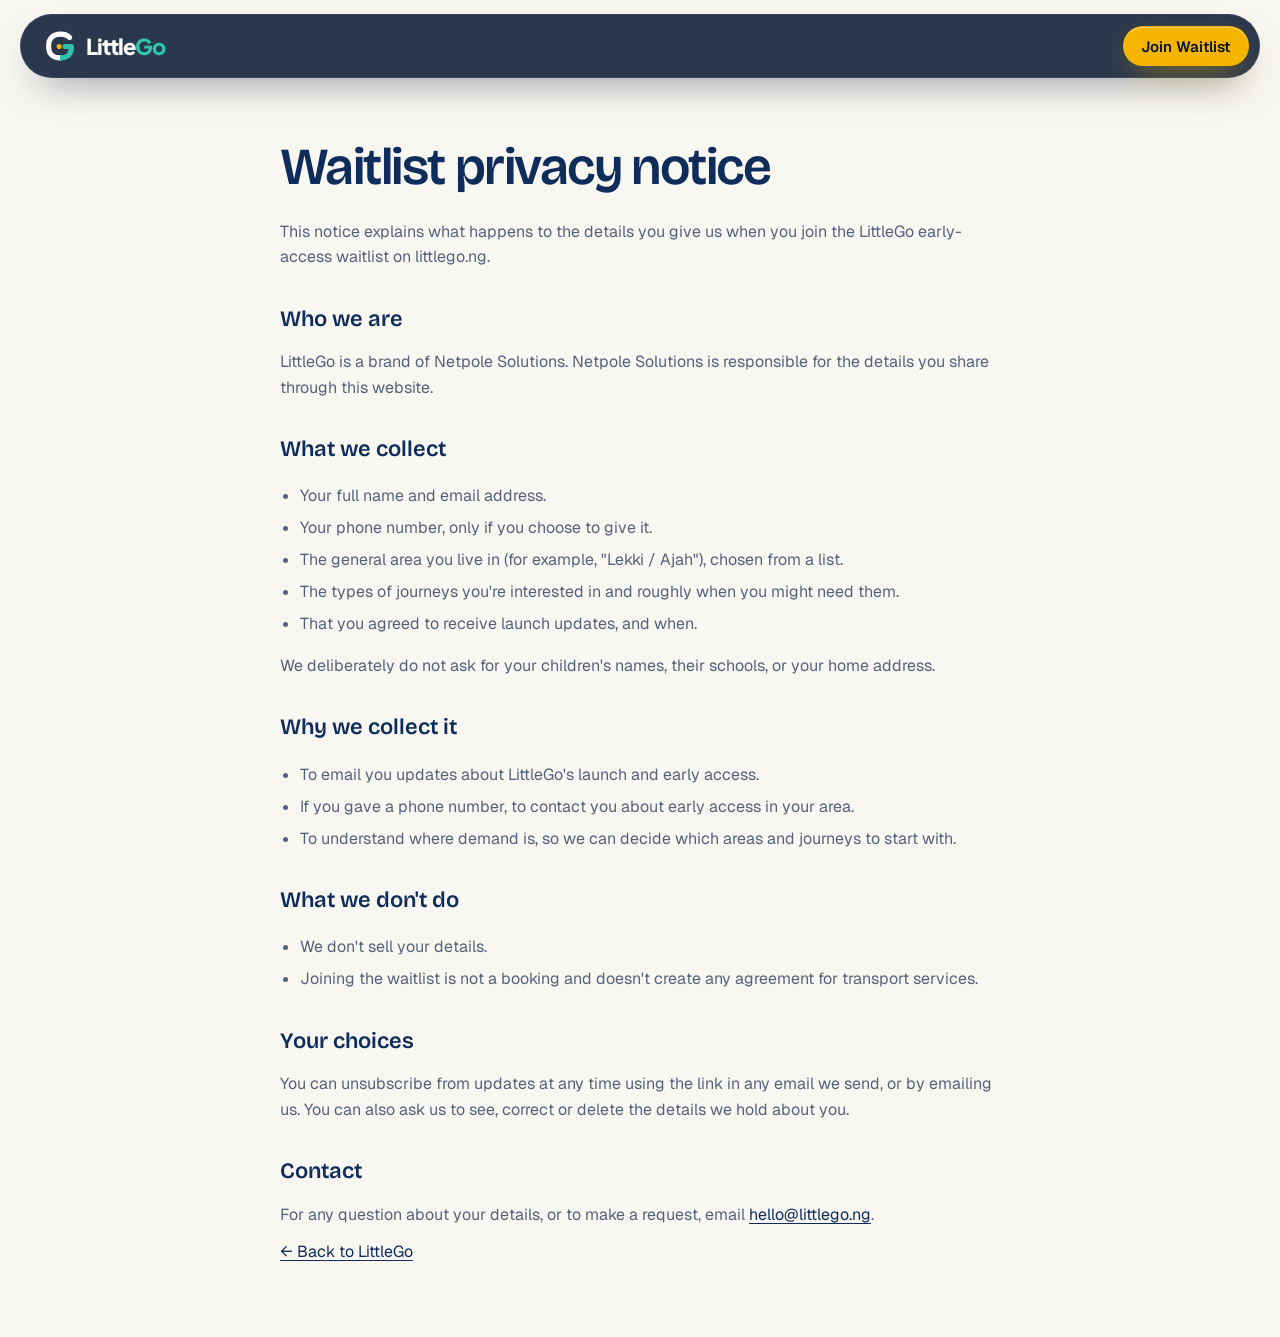
==== commit fb7b9cf3: "Publish privacy notice and terms; name Netpole Solutions; enable contact email - Remove draft/placeh" ====
--- a/privacy.html
+++ b/privacy.html
@@ -26,14 +26,14 @@
   </header>
 
   <main class="wrap doc" id="main">
-    <!-- DRAFT: this notice describes what the waitlist form actually collects.
-         It is not a full privacy policy and must be reviewed by a lawyer
-         (including against the Nigeria Data Protection Act 2023) before launch.
-         Remove the draft banner once approved. -->
-    <p class="draft-banner">Draft for review. Our full privacy policy is being prepared and will be published before LittleGo launches.</p>
-
+    <!-- Last updated 23 October 2026 (not shown on the page).
+         Describes exactly what the waitlist form collects. A lawyer's review against
+         the Nigeria Data Protection Act 2023 is still recommended. -->
     <h1>Waitlist privacy notice</h1>
     <p>This notice explains what happens to the details you give us when you join the LittleGo early-access waitlist on littlego.ng.</p>
+
+    <h2>Who we are</h2>
+    <p>LittleGo is a brand of Netpole Solutions. Netpole Solutions is responsible for the details you share through this website.</p>
 
     <h2>What we collect</h2>
     <ul>
@@ -47,7 +47,8 @@
 
     <h2>Why we collect it</h2>
     <ul>
-      <li>To email you (and, if you gave your number, message you) with updates about LittleGo's launch and early access.</li>
+      <li>To email you updates about LittleGo's launch and early access.</li>
+      <li>If you gave a phone number, to contact you about early access in your area.</li>
       <li>To understand where demand is, so we can decide which areas and journeys to start with.</li>
     </ul>
 
@@ -58,10 +59,10 @@
     </ul>
 
     <h2>Your choices</h2>
-    <p>You can unsubscribe from updates at any time using the link in any email we send. You can also ask us to see, correct or delete the details we hold about you.</p>
+    <p>You can unsubscribe from updates at any time using the link in any email we send, or by emailing us. You can also ask us to see, correct or delete the details we hold about you.</p>
 
     <h2>Contact</h2>
-    <p>Our contact mailbox is being set up. Until it is live, please use the unsubscribe link in our emails.</p>
+    <p>For any question about your details, or to make a request, email <a href="mailto:hello@littlego.ng">hello@littlego.ng</a>.</p>
 
     <p><a href="index.html">← Back to LittleGo</a></p>
   </main>
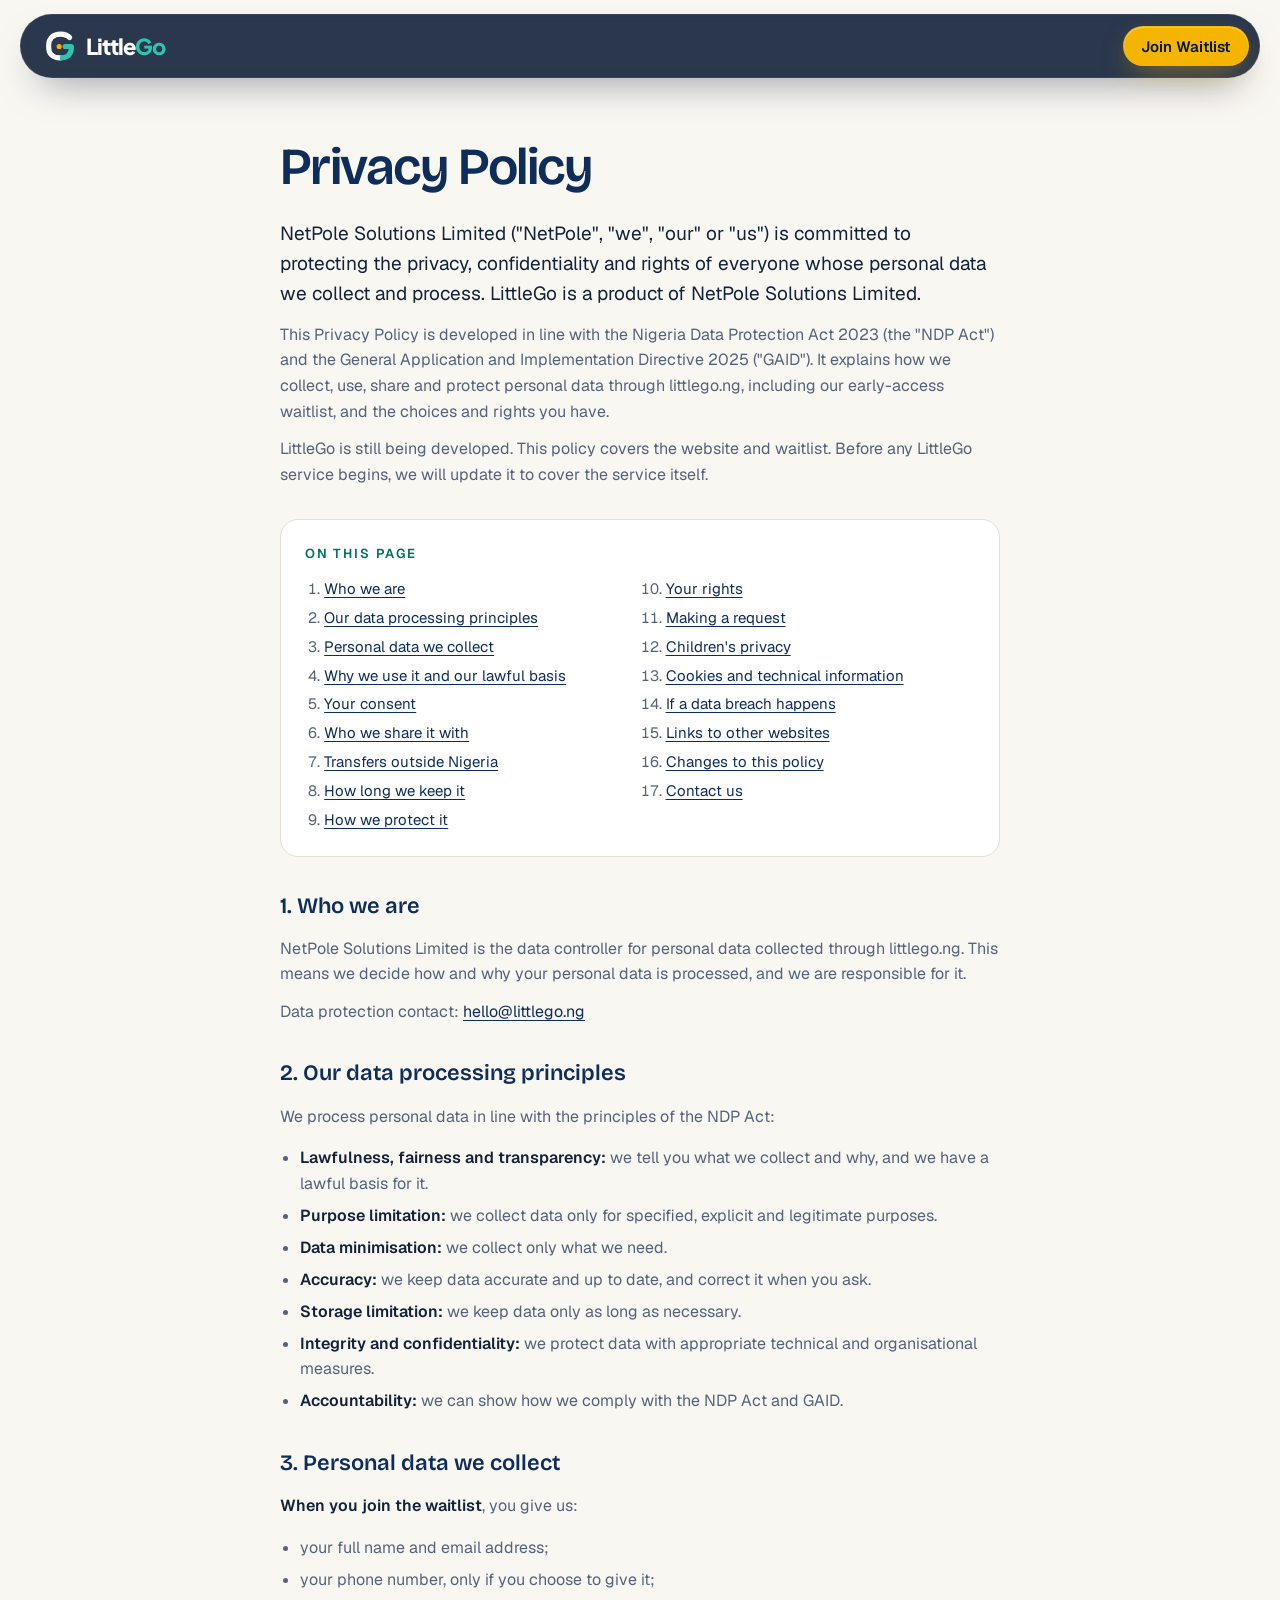
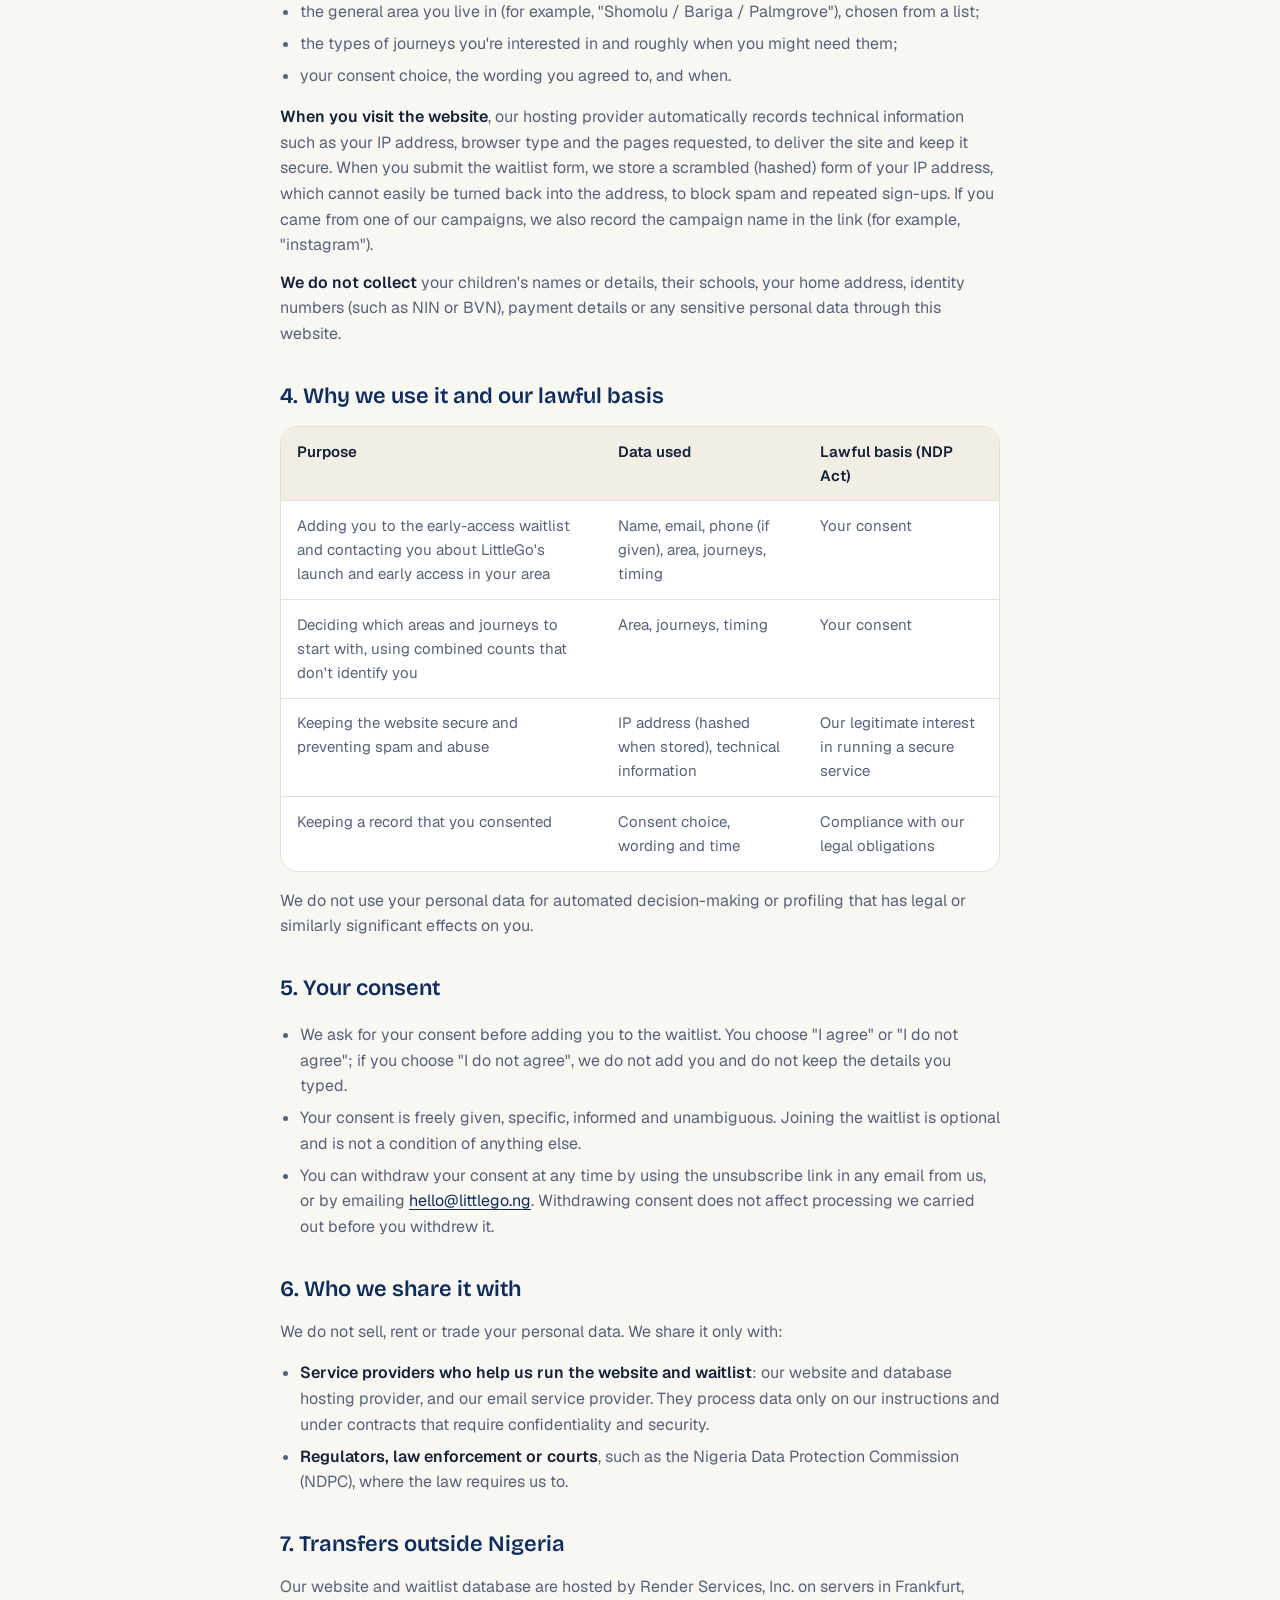
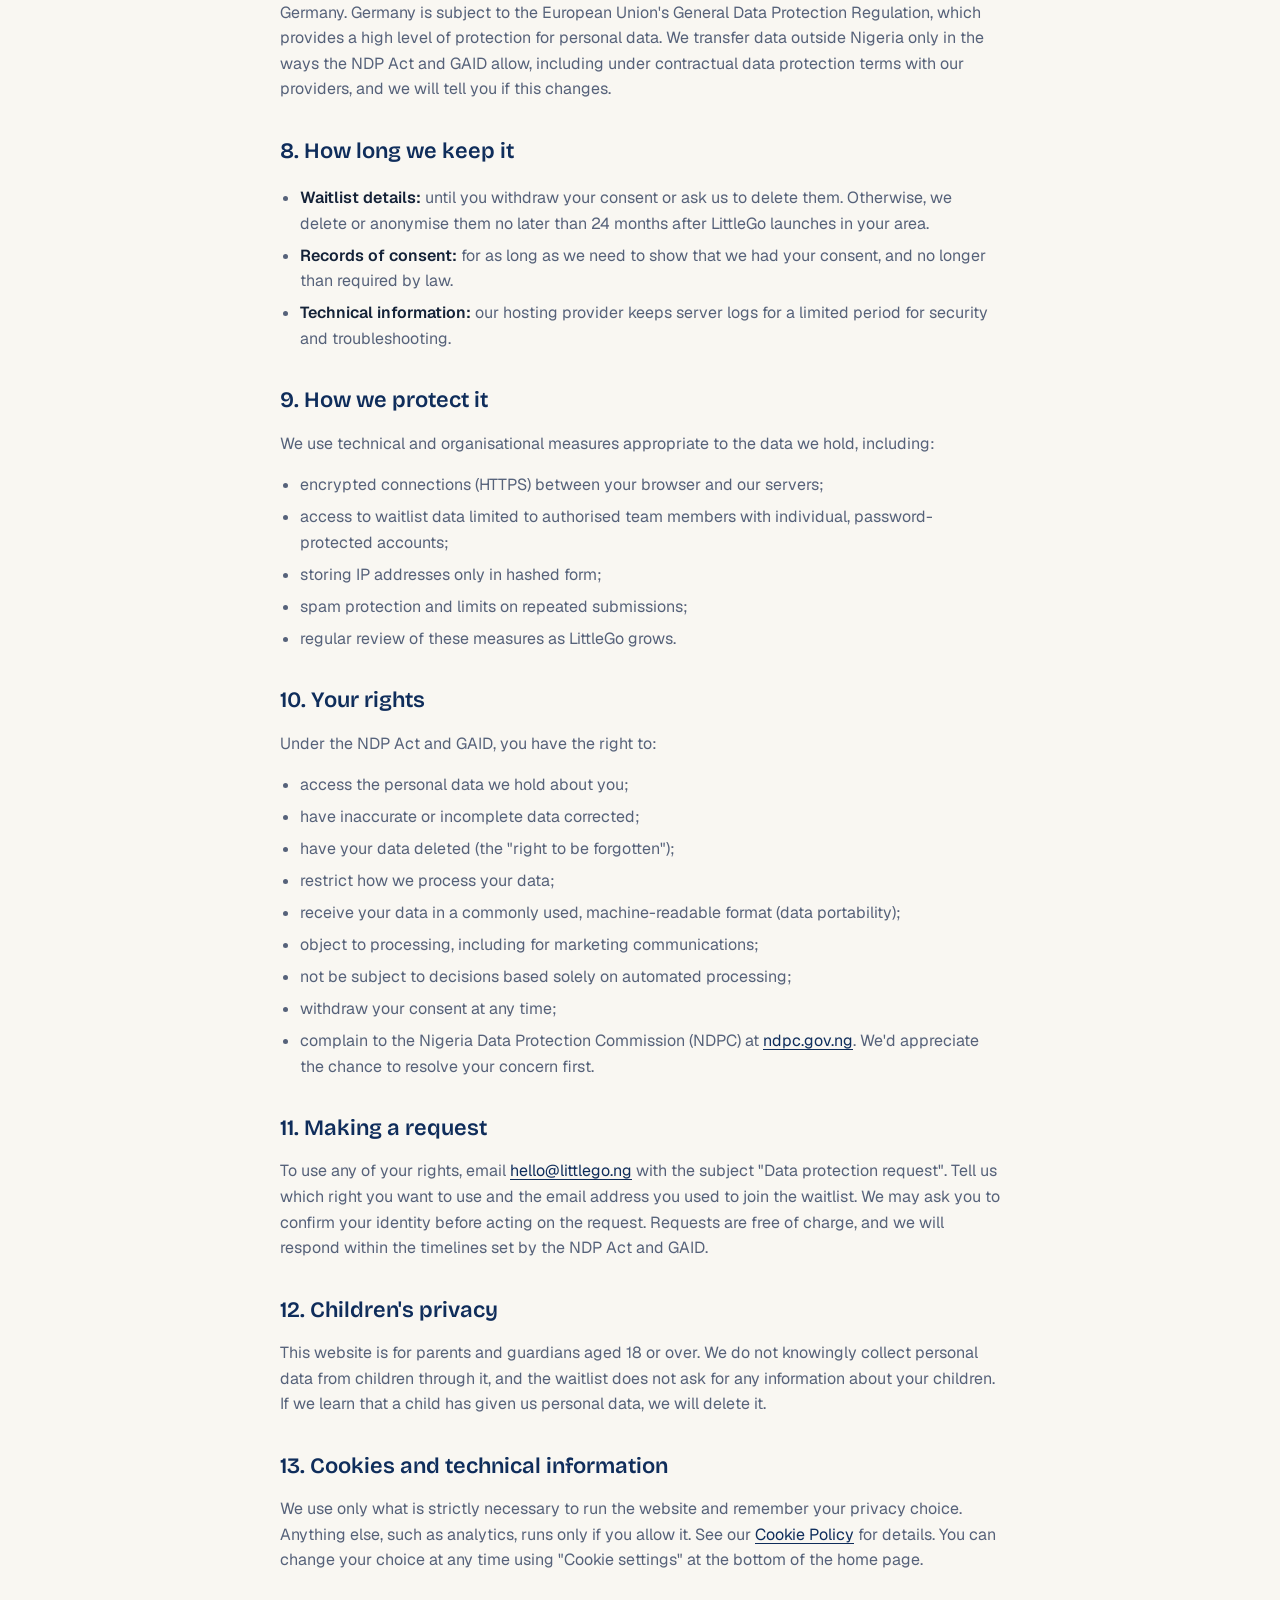
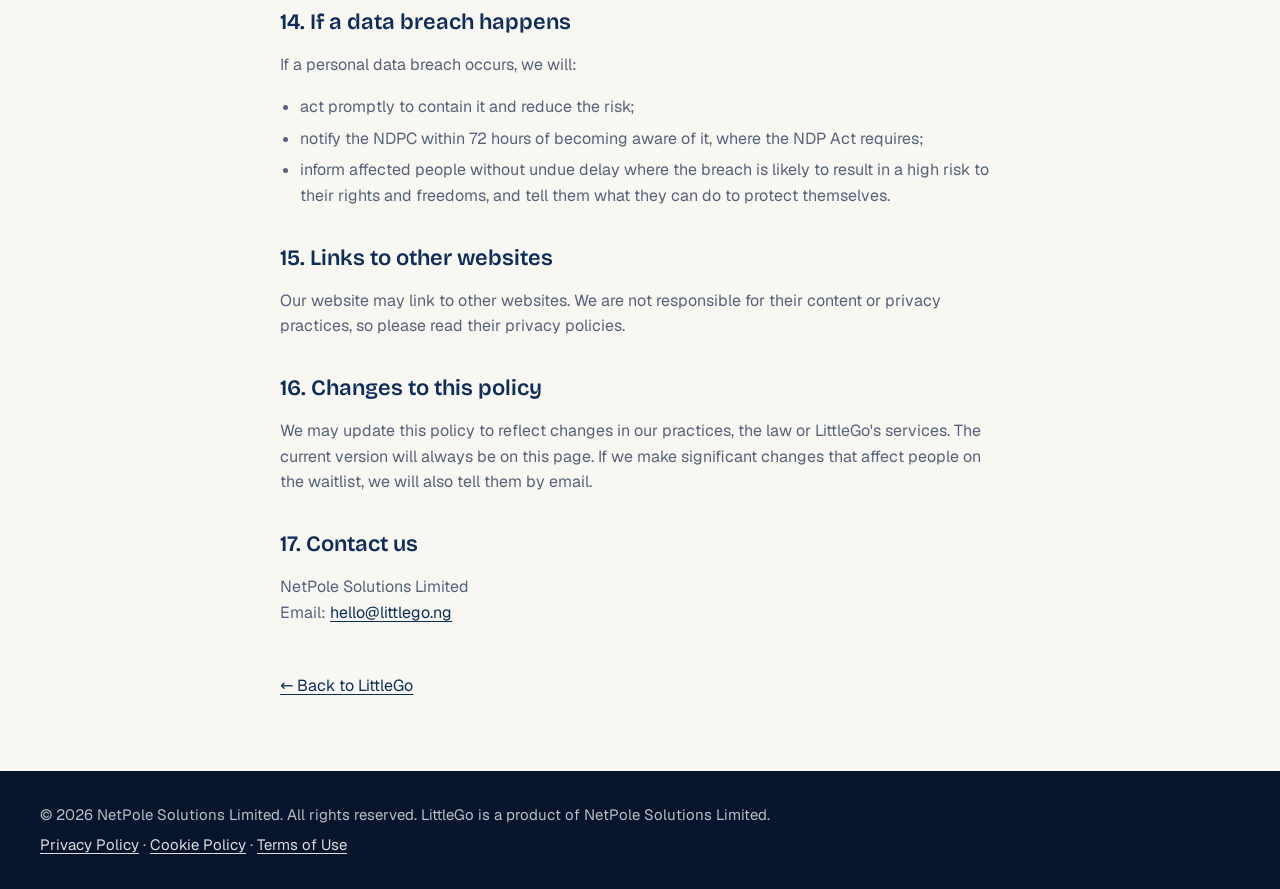
==== commit 776a4058: "NDPA privacy policy, cookie policy with blocking consent, consent choice, more areas - Privacy Polic" ====
--- a/privacy.html
+++ b/privacy.html
@@ -3,15 +3,12 @@
 <head>
   <meta charset="utf-8">
   <meta name="viewport" content="width=device-width, initial-scale=1">
-  <title>Privacy Notice — LittleGo</title>
-  <meta name="description" content="How LittleGo handles the details you share when you join the early-access waitlist.">
-  <meta name="robots" content="noindex">
+  <title>Privacy Policy — LittleGo</title>
+  <meta name="description" content="How NetPole Solutions Limited, the company behind LittleGo, collects, uses and protects personal data, in line with the Nigeria Data Protection Act 2023.">
   <link rel="canonical" href="https://littlego.ng/privacy.html">
   <link rel="icon" href="assets/img/favicon.svg" type="image/svg+xml">
   <link rel="apple-touch-icon" href="assets/img/apple-touch-icon.png">
-  <link rel="preconnect" href="https://fonts.googleapis.com">
-  <link rel="preconnect" href="https://fonts.gstatic.com" crossorigin>
-  <link rel="stylesheet" href="https://fonts.googleapis.com/css2?family=Bricolage+Grotesque:opsz,wght@12..96,600&family=Geist:wght@400;500;600&family=Plus+Jakarta+Sans:wght@800&display=swap">
+  <link rel="stylesheet" href="assets/fonts/fonts.css">
   <link rel="stylesheet" href="assets/css/styles.css">
 </head>
 <body class="doc-page">
@@ -26,45 +23,164 @@
   </header>
 
   <main class="wrap doc" id="main">
-    <!-- Last updated 23 October 2026 (not shown on the page).
-         Describes exactly what the waitlist form collects. A lawyer's review against
-         the Nigeria Data Protection Act 2023 is still recommended. -->
-    <h1>Waitlist privacy notice</h1>
-    <p>This notice explains what happens to the details you give us when you join the LittleGo early-access waitlist on littlego.ng.</p>
+    <!-- Last updated 23 October 2026 (kept here, not shown on the page).
+         Written to follow the Nigeria Data Protection Act 2023 and GAID 2025.
+         A lawyer's review is recommended. To do: add the registered office address
+         under "Who we are" and "Contact us". -->
+    <h1>Privacy Policy</h1>
 
-    <h2>Who we are</h2>
-    <p>LittleGo is a brand of Netpole Solutions. Netpole Solutions is responsible for the details you share through this website.</p>
+    <p class="doc-lede">NetPole Solutions Limited ("NetPole", "we", "our" or "us") is committed to protecting the privacy, confidentiality and rights of everyone whose personal data we collect and process. LittleGo is a product of NetPole Solutions Limited.</p>
+    <p>This Privacy Policy is developed in line with the Nigeria Data Protection Act 2023 (the "NDP Act") and the General Application and Implementation Directive 2025 ("GAID"). It explains how we collect, use, share and protect personal data through littlego.ng, including our early-access waitlist, and the choices and rights you have.</p>
+    <p>LittleGo is still being developed. This policy covers the website and waitlist. Before any LittleGo service begins, we will update it to cover the service itself.</p>
 
-    <h2>What we collect</h2>
+    <nav class="doc-toc" aria-label="On this page">
+      <p class="doc-toc-title">On this page</p>
+      <ol>
+        <li><a href="#who-we-are">Who we are</a></li>
+        <li><a href="#principles">Our data processing principles</a></li>
+        <li><a href="#what-we-collect">Personal data we collect</a></li>
+        <li><a href="#why">Why we use it and our lawful basis</a></li>
+        <li><a href="#consent">Your consent</a></li>
+        <li><a href="#sharing">Who we share it with</a></li>
+        <li><a href="#transfers">Transfers outside Nigeria</a></li>
+        <li><a href="#retention">How long we keep it</a></li>
+        <li><a href="#security">How we protect it</a></li>
+        <li><a href="#rights">Your rights</a></li>
+        <li><a href="#requests">Making a request</a></li>
+        <li><a href="#children">Children's privacy</a></li>
+        <li><a href="#cookies">Cookies and technical information</a></li>
+        <li><a href="#breach">If a data breach happens</a></li>
+        <li><a href="#links">Links to other websites</a></li>
+        <li><a href="#changes">Changes to this policy</a></li>
+        <li><a href="#contact">Contact us</a></li>
+      </ol>
+    </nav>
+
+    <h2 id="who-we-are">1. Who we are</h2>
+    <p>NetPole Solutions Limited is the data controller for personal data collected through littlego.ng. This means we decide how and why your personal data is processed, and we are responsible for it.</p>
+    <p>Data protection contact: <a href="mailto:hello@littlego.ng">hello@littlego.ng</a></p>
+
+    <h2 id="principles">2. Our data processing principles</h2>
+    <p>We process personal data in line with the principles of the NDP Act:</p>
     <ul>
-      <li>Your full name and email address.</li>
-      <li>Your phone number, only if you choose to give it.</li>
-      <li>The general area you live in (for example, "Lekki / Ajah"), chosen from a list.</li>
-      <li>The types of journeys you're interested in and roughly when you might need them.</li>
-      <li>That you agreed to receive launch updates, and when.</li>
-    </ul>
-    <p>We deliberately do not ask for your children's names, their schools, or your home address.</p>
-
-    <h2>Why we collect it</h2>
-    <ul>
-      <li>To email you updates about LittleGo's launch and early access.</li>
-      <li>If you gave a phone number, to contact you about early access in your area.</li>
-      <li>To understand where demand is, so we can decide which areas and journeys to start with.</li>
+      <li><strong>Lawfulness, fairness and transparency:</strong> we tell you what we collect and why, and we have a lawful basis for it.</li>
+      <li><strong>Purpose limitation:</strong> we collect data only for specified, explicit and legitimate purposes.</li>
+      <li><strong>Data minimisation:</strong> we collect only what we need.</li>
+      <li><strong>Accuracy:</strong> we keep data accurate and up to date, and correct it when you ask.</li>
+      <li><strong>Storage limitation:</strong> we keep data only as long as necessary.</li>
+      <li><strong>Integrity and confidentiality:</strong> we protect data with appropriate technical and organisational measures.</li>
+      <li><strong>Accountability:</strong> we can show how we comply with the NDP Act and GAID.</li>
     </ul>
 
-    <h2>What we don't do</h2>
+    <h2 id="what-we-collect">3. Personal data we collect</h2>
+    <p><strong>When you join the waitlist</strong>, you give us:</p>
     <ul>
-      <li>We don't sell your details.</li>
-      <li>Joining the waitlist is not a booking and doesn't create any agreement for transport services.</li>
+      <li>your full name and email address;</li>
+      <li>your phone number, only if you choose to give it;</li>
+      <li>the general area you live in (for example, "Shomolu / Bariga / Palmgrove"), chosen from a list;</li>
+      <li>the types of journeys you're interested in and roughly when you might need them;</li>
+      <li>your consent choice, the wording you agreed to, and when.</li>
+    </ul>
+    <p><strong>When you visit the website</strong>, our hosting provider automatically records technical information such as your IP address, browser type and the pages requested, to deliver the site and keep it secure. When you submit the waitlist form, we store a scrambled (hashed) form of your IP address, which cannot easily be turned back into the address, to block spam and repeated sign-ups. If you came from one of our campaigns, we also record the campaign name in the link (for example, "instagram").</p>
+    <p><strong>We do not collect</strong> your children's names or details, their schools, your home address, identity numbers (such as NIN or BVN), payment details or any sensitive personal data through this website.</p>
+
+    <h2 id="why">4. Why we use it and our lawful basis</h2>
+    <div class="table-wrap">
+      <table>
+        <thead><tr><th scope="col">Purpose</th><th scope="col">Data used</th><th scope="col">Lawful basis (NDP Act)</th></tr></thead>
+        <tbody>
+          <tr><td>Adding you to the early-access waitlist and contacting you about LittleGo's launch and early access in your area</td><td>Name, email, phone (if given), area, journeys, timing</td><td>Your consent</td></tr>
+          <tr><td>Deciding which areas and journeys to start with, using combined counts that don't identify you</td><td>Area, journeys, timing</td><td>Your consent</td></tr>
+          <tr><td>Keeping the website secure and preventing spam and abuse</td><td>IP address (hashed when stored), technical information</td><td>Our legitimate interest in running a secure service</td></tr>
+          <tr><td>Keeping a record that you consented</td><td>Consent choice, wording and time</td><td>Compliance with our legal obligations</td></tr>
+        </tbody>
+      </table>
+    </div>
+    <p>We do not use your personal data for automated decision-making or profiling that has legal or similarly significant effects on you.</p>
+
+    <h2 id="consent">5. Your consent</h2>
+    <ul>
+      <li>We ask for your consent before adding you to the waitlist. You choose "I agree" or "I do not agree"; if you choose "I do not agree", we do not add you and do not keep the details you typed.</li>
+      <li>Your consent is freely given, specific, informed and unambiguous. Joining the waitlist is optional and is not a condition of anything else.</li>
+      <li>You can withdraw your consent at any time by using the unsubscribe link in any email from us, or by emailing <a href="mailto:hello@littlego.ng">hello@littlego.ng</a>. Withdrawing consent does not affect processing we carried out before you withdrew it.</li>
     </ul>
 
-    <h2>Your choices</h2>
-    <p>You can unsubscribe from updates at any time using the link in any email we send, or by emailing us. You can also ask us to see, correct or delete the details we hold about you.</p>
+    <h2 id="sharing">6. Who we share it with</h2>
+    <p>We do not sell, rent or trade your personal data. We share it only with:</p>
+    <ul>
+      <li><strong>Service providers who help us run the website and waitlist</strong>: our website and database hosting provider, and our email service provider. They process data only on our instructions and under contracts that require confidentiality and security.</li>
+      <li><strong>Regulators, law enforcement or courts</strong>, such as the Nigeria Data Protection Commission (NDPC), where the law requires us to.</li>
+    </ul>
 
-    <h2>Contact</h2>
-    <p>For any question about your details, or to make a request, email <a href="mailto:hello@littlego.ng">hello@littlego.ng</a>.</p>
+    <h2 id="transfers">7. Transfers outside Nigeria</h2>
+    <p>Our website and waitlist database are hosted by Render Services, Inc. on servers in Frankfurt, Germany. Germany is subject to the European Union's General Data Protection Regulation, which provides a high level of protection for personal data. We transfer data outside Nigeria only in the ways the NDP Act and GAID allow, including under contractual data protection terms with our providers, and we will tell you if this changes.</p>
 
-    <p><a href="index.html">← Back to LittleGo</a></p>
+    <h2 id="retention">8. How long we keep it</h2>
+    <ul>
+      <li><strong>Waitlist details:</strong> until you withdraw your consent or ask us to delete them. Otherwise, we delete or anonymise them no later than 24 months after LittleGo launches in your area.</li>
+      <li><strong>Records of consent:</strong> for as long as we need to show that we had your consent, and no longer than required by law.</li>
+      <li><strong>Technical information:</strong> our hosting provider keeps server logs for a limited period for security and troubleshooting.</li>
+    </ul>
+
+    <h2 id="security">9. How we protect it</h2>
+    <p>We use technical and organisational measures appropriate to the data we hold, including:</p>
+    <ul>
+      <li>encrypted connections (HTTPS) between your browser and our servers;</li>
+      <li>access to waitlist data limited to authorised team members with individual, password-protected accounts;</li>
+      <li>storing IP addresses only in hashed form;</li>
+      <li>spam protection and limits on repeated submissions;</li>
+      <li>regular review of these measures as LittleGo grows.</li>
+    </ul>
+
+    <h2 id="rights">10. Your rights</h2>
+    <p>Under the NDP Act and GAID, you have the right to:</p>
+    <ul>
+      <li>access the personal data we hold about you;</li>
+      <li>have inaccurate or incomplete data corrected;</li>
+      <li>have your data deleted (the "right to be forgotten");</li>
+      <li>restrict how we process your data;</li>
+      <li>receive your data in a commonly used, machine-readable format (data portability);</li>
+      <li>object to processing, including for marketing communications;</li>
+      <li>not be subject to decisions based solely on automated processing;</li>
+      <li>withdraw your consent at any time;</li>
+      <li>complain to the Nigeria Data Protection Commission (NDPC) at <a href="https://ndpc.gov.ng" rel="noopener">ndpc.gov.ng</a>. We'd appreciate the chance to resolve your concern first.</li>
+    </ul>
+
+    <h2 id="requests">11. Making a request</h2>
+    <p>To use any of your rights, email <a href="mailto:hello@littlego.ng">hello@littlego.ng</a> with the subject "Data protection request". Tell us which right you want to use and the email address you used to join the waitlist. We may ask you to confirm your identity before acting on the request. Requests are free of charge, and we will respond within the timelines set by the NDP Act and GAID.</p>
+
+    <h2 id="children">12. Children's privacy</h2>
+    <p>This website is for parents and guardians aged 18 or over. We do not knowingly collect personal data from children through it, and the waitlist does not ask for any information about your children. If we learn that a child has given us personal data, we will delete it.</p>
+
+    <h2 id="cookies">13. Cookies and technical information</h2>
+    <p>We use only what is strictly necessary to run the website and remember your privacy choice. Anything else, such as analytics, runs only if you allow it. See our <a href="cookies.html">Cookie Policy</a> for details. You can change your choice at any time using "Cookie settings" at the bottom of the home page.</p>
+
+    <h2 id="breach">14. If a data breach happens</h2>
+    <p>If a personal data breach occurs, we will:</p>
+    <ul>
+      <li>act promptly to contain it and reduce the risk;</li>
+      <li>notify the NDPC within 72 hours of becoming aware of it, where the NDP Act requires;</li>
+      <li>inform affected people without undue delay where the breach is likely to result in a high risk to their rights and freedoms, and tell them what they can do to protect themselves.</li>
+    </ul>
+
+    <h2 id="links">15. Links to other websites</h2>
+    <p>Our website may link to other websites. We are not responsible for their content or privacy practices, so please read their privacy policies.</p>
+
+    <h2 id="changes">16. Changes to this policy</h2>
+    <p>We may update this policy to reflect changes in our practices, the law or LittleGo's services. The current version will always be on this page. If we make significant changes that affect people on the waitlist, we will also tell them by email.</p>
+
+    <h2 id="contact">17. Contact us</h2>
+    <p>NetPole Solutions Limited<br>
+    Email: <a href="mailto:hello@littlego.ng">hello@littlego.ng</a></p>
+
+    <p class="doc-back"><a href="index.html">← Back to LittleGo</a></p>
   </main>
+
+  <footer class="doc-footer">
+    <div class="wrap">
+      <p>© 2026 NetPole Solutions Limited. All rights reserved. LittleGo is a product of NetPole Solutions Limited.</p>
+      <p><a href="privacy.html">Privacy Policy</a> · <a href="cookies.html">Cookie Policy</a> · <a href="terms.html">Terms of Use</a></p>
+    </div>
+  </footer>
 </body>
 </html>
--- a/assets/fonts/fonts.css
+++ b/assets/fonts/fonts.css
@@ -0,0 +1,6 @@
+/* Self-hosted fonts (SIL Open Font License; see OFL-*.txt). No requests to third-party font services. */
+@font-face { font-family: "Bricolage Grotesque"; src: url("bricolage-grotesque-latin-opsz.woff2") format("woff2"); font-weight: 200 800; font-style: normal; font-display: swap; }
+@font-face { font-family: "Geist"; src: url("geist-latin-400.woff2") format("woff2"); font-weight: 400; font-style: normal; font-display: swap; }
+@font-face { font-family: "Geist"; src: url("geist-latin-500.woff2") format("woff2"); font-weight: 500; font-style: normal; font-display: swap; }
+@font-face { font-family: "Geist"; src: url("geist-latin-600.woff2") format("woff2"); font-weight: 600; font-style: normal; font-display: swap; }
+@font-face { font-family: "Plus Jakarta Sans"; src: url("plus-jakarta-sans-latin-800.woff2") format("woff2"); font-weight: 800; font-style: normal; font-display: swap; }
--- a/assets/css/styles.css
+++ b/assets/css/styles.css
@@ -201,13 +201,17 @@
 .hero-body { color: var(--on-dark-muted); font-size: var(--t-lede); max-width: 50ch; }
 @keyframes rise { from { opacity: 0; transform: translateY(18px); } to { opacity: 1; transform: none; } }
 
-.quick-join { display: flex; flex-wrap: wrap; gap: 6px; width: 100%; max-width: 560px; margin-top: var(--s2); padding: 6px; border-radius: var(--pill); background: rgba(255,255,255,.07); border: 1px solid rgba(255,255,255,.14); backdrop-filter: blur(8px); transition: border-color .2s, background .2s; }
-.quick-join:focus-within { border-color: rgba(244,180,0,.7); background: rgba(255,255,255,.1); }
-.quick-join input { flex: 1 1 200px; min-width: 0; min-height: 48px; padding: 0 1rem; border: 0; background: transparent; color: var(--white); font: 400 1rem var(--f-body); }
-.quick-join input::placeholder { color: rgba(255,255,255,.6); }
-.quick-join input:focus { outline: none; }
-.quick-join .btn { flex: 0 0 auto; }
-.quick-err { flex-basis: 100%; padding: 0 1rem .4rem; font-size: var(--t-xs); font-weight: 500; color: #FFB4A9; }
+.quick-join { display: grid; grid-template-columns: minmax(0, 1fr) auto; gap: 10px; width: 100%; max-width: 580px; margin-top: var(--s2); }
+.quick-label { grid-column: 1 / -1; font-size: var(--t-sm); font-weight: 500; color: var(--on-dark); }
+.quick-field { position: relative; display: flex; align-items: center; min-width: 0; border-radius: var(--pill); background: var(--white); box-shadow: 0 0 0 1px rgba(255,255,255,.9), 0 10px 26px -12px rgba(0,0,0,.5); transition: box-shadow .2s var(--ease); }
+.quick-field:focus-within { box-shadow: 0 0 0 3px var(--gold), 0 10px 26px -12px rgba(0,0,0,.5); }
+.quick-icon { position: absolute; left: 18px; width: 20px; height: 20px; color: var(--muted); pointer-events: none; }
+.quick-field input { width: 100%; min-width: 0; min-height: 56px; padding: 0 1.1rem 0 3rem; border: 0; border-radius: var(--pill); background: transparent; color: var(--ink); font: 500 1.0625rem var(--f-body); }
+.quick-field input::placeholder { color: #6B7488; font-weight: 400; }
+.quick-field input:focus { outline: none; }
+.quick-field input[aria-invalid="true"] { color: var(--danger); }
+.quick-join .btn { min-height: 56px; }
+.quick-err { grid-column: 1 / -1; font-size: var(--t-xs); font-weight: 500; color: #FFB4A9; }
 .quick-err:empty { display: none; }
 .hero-meta { display: flex; flex-wrap: wrap; align-items: center; gap: .5rem .9rem; font-size: var(--t-sm); color: var(--on-dark-muted); }
 .hero-meta-dot { width: 3px; height: 3px; border-radius: 50%; background: currentColor; }
@@ -389,7 +393,7 @@
 .chip input:checked + span::before { border-color: var(--gold); background: var(--gold) url("data:image/svg+xml,%3Csvg xmlns='http://www.w3.org/2000/svg' viewBox='0 0 24 24' fill='none' stroke='%2306152C' stroke-width='3.5' stroke-linecap='round' stroke-linejoin='round'%3E%3Cpath d='m5 12.5 4.5 4.5L19 7.5'/%3E%3C/svg%3E") center/11px no-repeat; }
 .chip input:focus-visible + span { outline: 3px solid var(--gold); outline-offset: 2px; }
 .field--group[aria-invalid="true"] .chip span { border-color: var(--danger); }
-.consent { display: flex; gap: .8rem; align-items: flex-start; font-weight: 400 !important; color: var(--muted) !important; line-height: 1.5; cursor: pointer; }
+.consent-legacy { display: flex; gap: .8rem; align-items: flex-start; font-weight: 400 !important; color: var(--muted) !important; line-height: 1.5; cursor: pointer; }
 .consent input { width: 22px; height: 22px; margin: 1px 0 0; accent-color: var(--navy); flex: none; cursor: pointer; }
 .consent input[aria-invalid="true"] { outline: 2px solid var(--danger); outline-offset: 2px; }
 .hp { position: absolute; left: -9999px; width: 1px; height: 1px; overflow: hidden; }
@@ -449,8 +453,8 @@
   .hero .display > span { white-space: normal; }
   .header-inner.wrap { width: calc(100% - 20px); padding-left: 16px; padding-right: 8px; }
   .brand-word { font-size: 1.25rem; }
-  .quick-join { border-radius: 22px; padding: 6px; }
-  .quick-join .btn { flex: 1 1 100%; }
+  .quick-join { grid-template-columns: minmax(0, 1fr); }
+  .quick-join .btn { width: 100%; }
   .hero-visual { min-height: 0; padding-block: var(--s5); }
   .hero-photo-frame { inset: 6% 0 10% 0; }
   .phone { width: 268px; margin-right: 0; }
@@ -477,3 +481,67 @@
   .consent-banner { flex-direction: column; align-items: stretch; }
   .consent-actions .btn { flex: 1; }
 }
+
+/* Consent choice (waitlist form) */
+.consent-box { padding: var(--s4) var(--s5) var(--s5); border-radius: 18px; background: var(--sand); border: 1px solid var(--line) !important; }
+.consent-box legend { float: left; width: 100%; margin-bottom: .4rem; }
+.consent-text { clear: both; font-size: var(--t-sm); color: var(--muted); line-height: 1.55; margin-bottom: var(--s4); }
+.consent-options { display: flex; flex-wrap: wrap; gap: .5rem; }
+.choice { position: relative; }
+.choice input { position: absolute; inset: 0; opacity: 0; margin: 0; cursor: pointer; }
+.choice span { display: inline-flex; align-items: center; gap: .55rem; min-height: 44px; padding: 0 1.1rem 0 .85rem; border-radius: var(--pill); border: 1px solid #D5CFC1; background: var(--white); font-size: var(--t-sm); font-weight: 600; cursor: pointer; user-select: none; transition: all .2s var(--ease); }
+.choice span::before { content: ""; width: 18px; height: 18px; border-radius: 50%; border: 1.5px solid #A9A190; background: var(--white); flex: none; transition: all .2s var(--ease); }
+.choice input:hover + span { border-color: #B9B19F; }
+.choice input:checked + span { border-color: var(--navy); background: var(--navy); color: var(--white); }
+.choice input:checked + span::before { border: 5px solid var(--gold); background: var(--navy); }
+.choice input[value="disagree"]:checked + span { background: var(--white); color: var(--ink); border-color: var(--ink); }
+.choice input[value="disagree"]:checked + span::before { border-color: var(--ink); background: var(--white); }
+.choice input:focus-visible + span { outline: 3px solid var(--gold); outline-offset: 2px; }
+.consent-box[aria-invalid="true"] { border-color: var(--danger) !important; background: var(--danger-50); }
+
+/* Footer legal */
+.footer-legal { display: grid; gap: .2rem; }
+.link-button { padding: 0; border: 0; background: none; color: rgba(255,255,255,.86); font: inherit; cursor: pointer; }
+.link-button:hover { color: var(--white); text-decoration: underline; }
+.footer-bottom ul { flex-wrap: wrap; }
+
+/* Cookie consent dialog (blocks the page until a choice is made) */
+html.modal-open { overflow: hidden; }
+.cookie-modal { position: fixed; inset: 0; z-index: 300; display: grid; place-items: center; padding: max(16px, env(safe-area-inset-top, 0px)) max(16px, env(safe-area-inset-right, 0px)) max(16px, env(safe-area-inset-bottom, 0px)) max(16px, env(safe-area-inset-left, 0px)); background: rgba(6,21,44,.72); backdrop-filter: blur(6px); -webkit-backdrop-filter: blur(6px); animation: fade .25s var(--ease) both; }
+@keyframes fade { from { opacity: 0; } to { opacity: 1; } }
+.cookie-dialog { width: 100%; max-width: 520px; max-height: calc(100vh - 32px); overflow: auto; display: grid; gap: var(--s4); padding: clamp(1.5rem, 1rem + 2vw, 2.25rem); border-radius: var(--r-lg); background: var(--white); color: var(--ink); box-shadow: var(--sh-3); animation: rise .35s var(--ease) both; }
+.cookie-dialog:focus { outline: none; }
+.cookie-mark { width: 40px; height: 40px; }
+.cookie-dialog .h3 { font-size: 1.5rem; color: var(--navy); }
+.cookie-desc { display: grid; gap: var(--s3); font-size: var(--t-sm); color: var(--muted); }
+.cookie-prefs { display: grid; gap: var(--s3); padding: var(--s4); border-radius: 16px; background: var(--sand); border: 1px solid var(--line); }
+.pref { display: flex; gap: .8rem; align-items: flex-start; font-size: var(--t-sm); color: var(--muted); cursor: pointer; }
+.pref input { width: 20px; height: 20px; margin: 2px 0 0; accent-color: var(--navy); flex: none; }
+.pref strong { display: block; color: var(--ink); }
+.cookie-actions { display: flex; flex-wrap: wrap; gap: var(--s2); justify-content: flex-end; }
+@media (max-width: 640px) {
+  .cookie-actions .btn { flex: 1 1 100%; }
+  .cookie-modal { align-items: end; }
+}
+
+/* Policy pages */
+.doc-lede { font-size: var(--t-lede); color: var(--ink) !important; }
+.doc-toc { margin: var(--s6) 0; padding: var(--s5); border-radius: var(--r-md); background: var(--white); border: 1px solid var(--line); }
+.doc-toc-title { font-size: var(--t-xs); font-weight: 600; letter-spacing: .14em; text-transform: uppercase; color: var(--teal-ink) !important; margin-bottom: var(--s3); }
+.doc-toc ol { margin: 0; padding-left: 1.2rem; columns: 2; column-gap: var(--s6); font-size: var(--t-sm); }
+.doc-toc li { break-inside: avoid; margin-bottom: .3rem; }
+.doc h2 { scroll-margin-top: 110px; }
+.doc strong { color: var(--ink); }
+.table-wrap { overflow-x: auto; margin: var(--s3) 0 var(--s4); border-radius: var(--r-md); border: 1px solid var(--line); background: var(--white); }
+.doc table { width: 100%; min-width: 560px; border-collapse: collapse; font-size: var(--t-sm); }
+.doc th, .doc td { text-align: left; vertical-align: top; padding: .8rem 1rem; border-bottom: 1px solid var(--line); color: var(--muted); }
+.doc th { color: var(--ink); font-weight: 600; background: var(--sand-2); }
+.doc tr:last-child td { border-bottom: 0; }
+.doc code { font-size: .875em; padding: .1rem .35rem; border-radius: 6px; background: var(--sand-2); color: var(--ink); }
+.doc-back { margin-top: var(--s7) !important; }
+.doc-footer { background: var(--navy-950); color: var(--on-dark-muted); font-size: var(--t-sm); padding-block: var(--s6) calc(var(--s6) + env(safe-area-inset-bottom, 0px)); }
+.doc-footer .wrap { display: grid; gap: .4rem; }
+.doc-footer a { color: rgba(255,255,255,.86); }
+@media (max-width: 640px) { .doc-toc ol { columns: 1; } }
+.footer-bottom ul a, .link-button { display: inline-flex; align-items: center; min-height: 40px; }
+.footer-bottom ul { align-items: center; column-gap: var(--s5) !important; row-gap: 0 !important; }
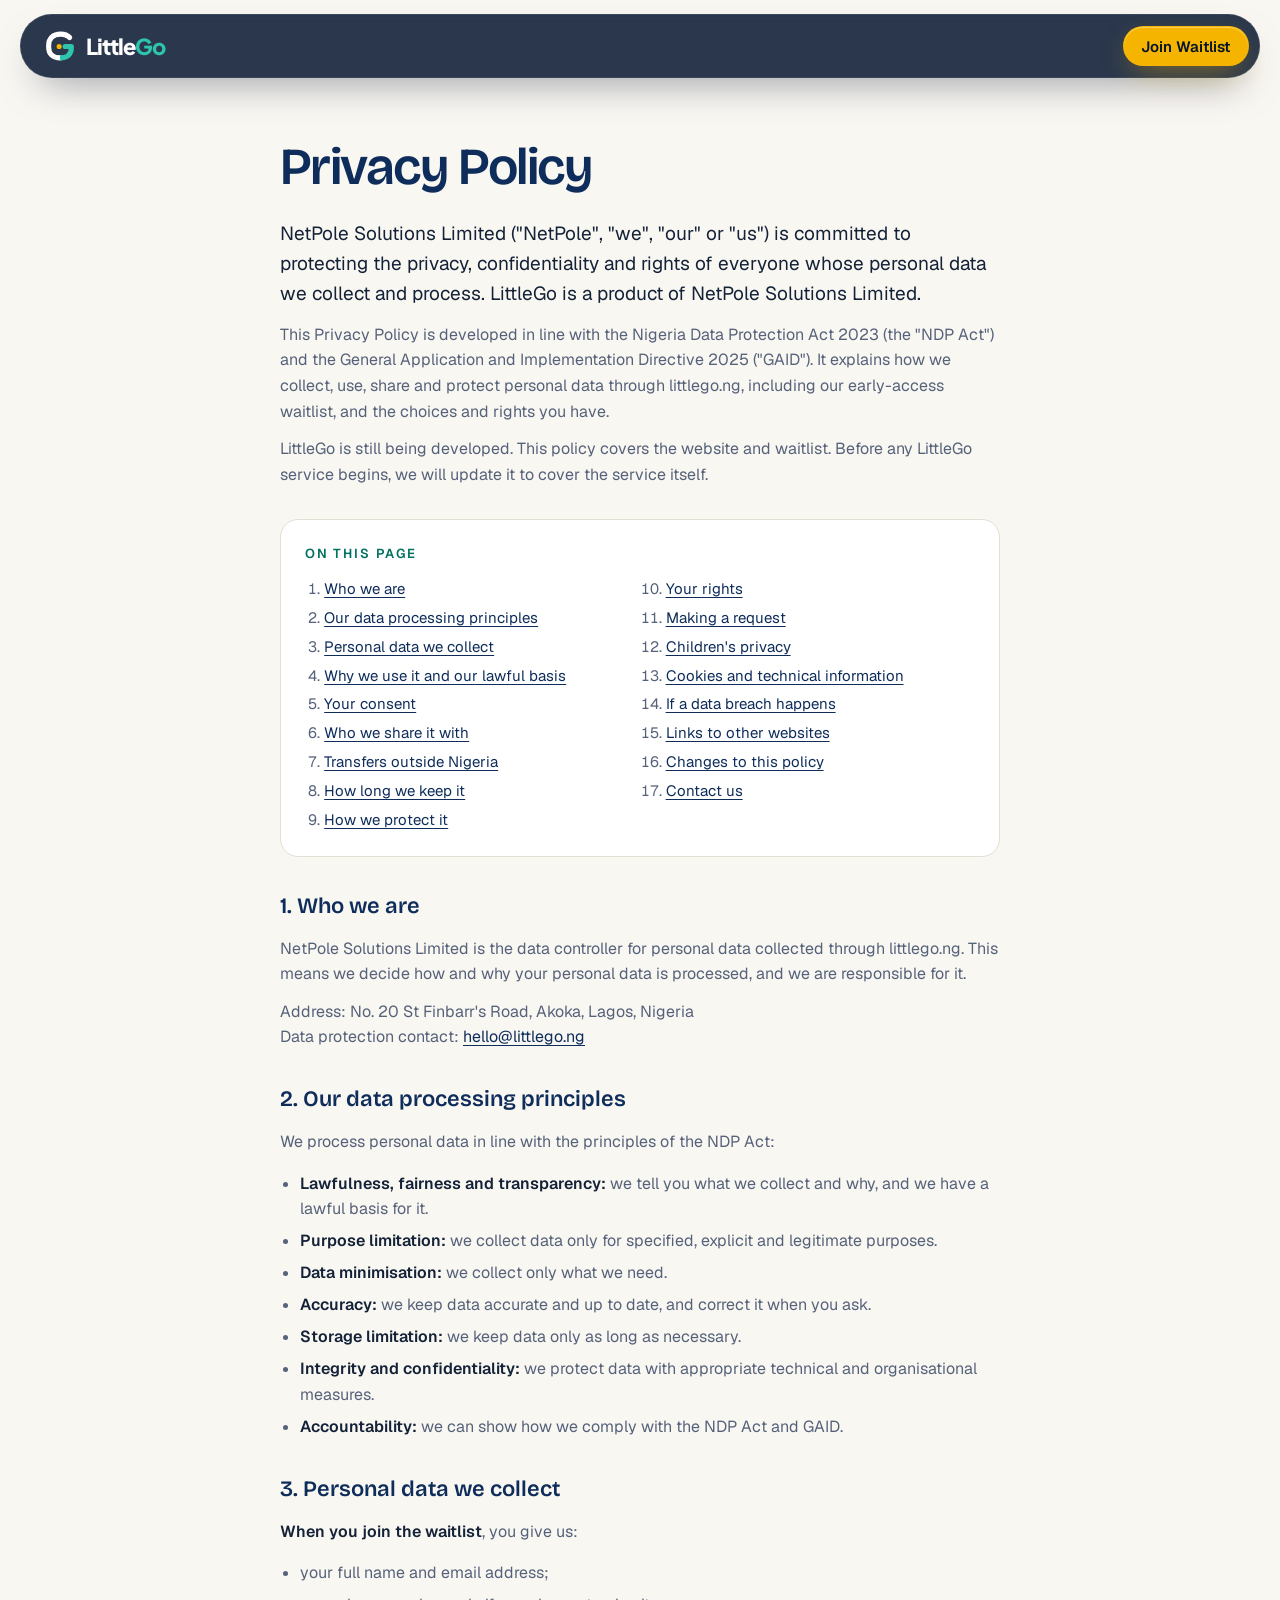
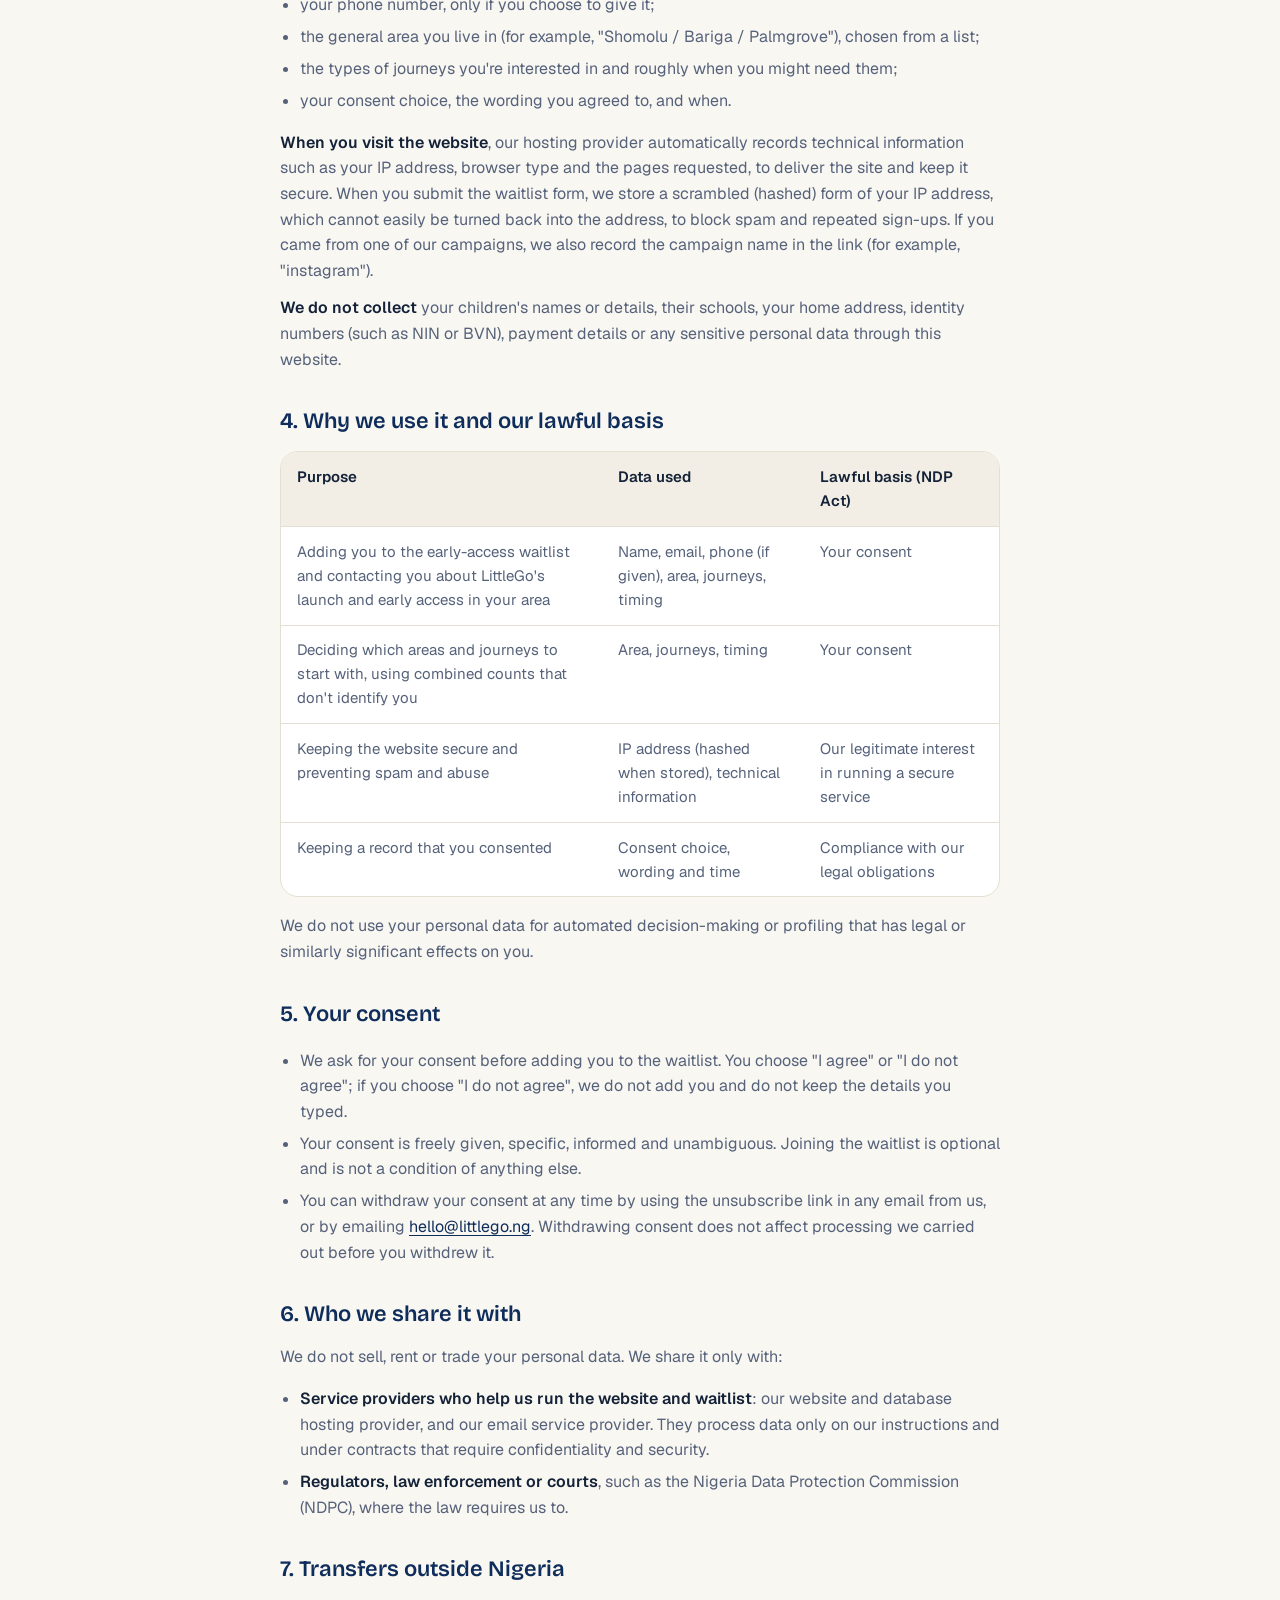
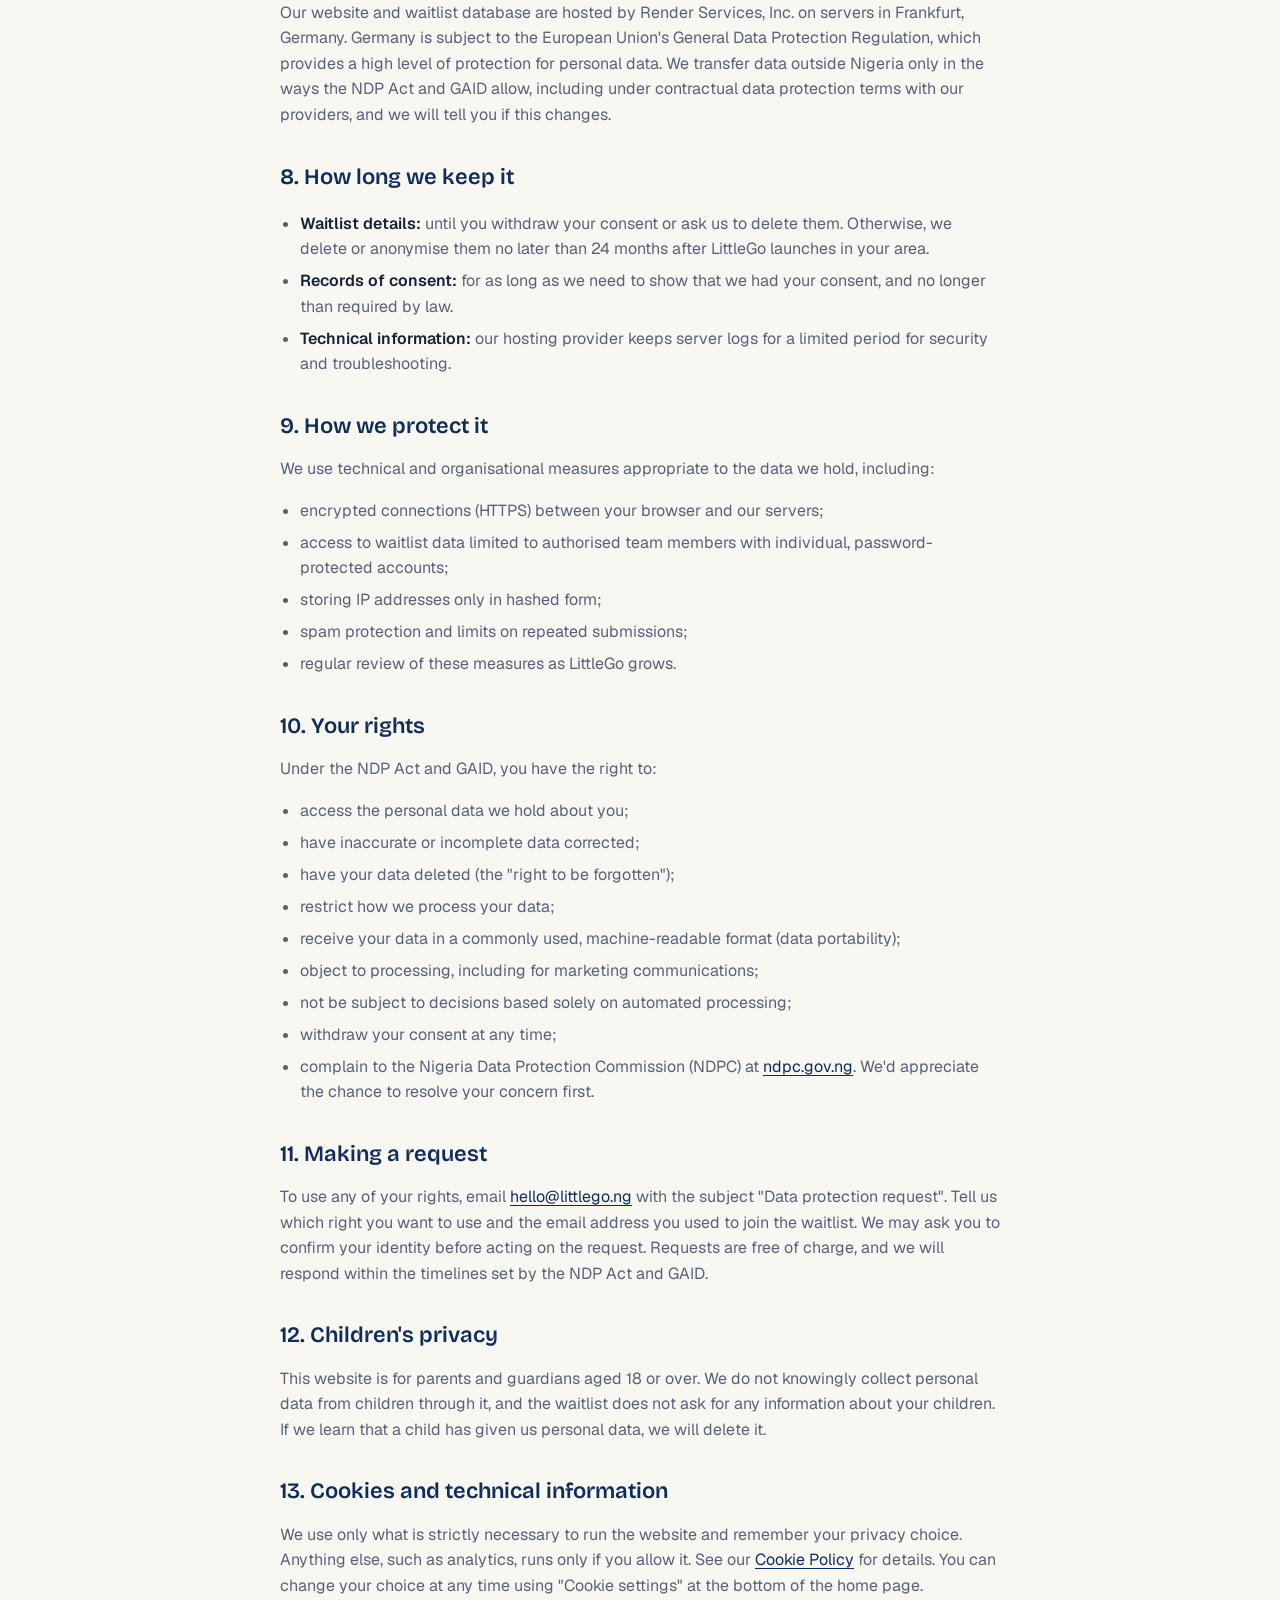
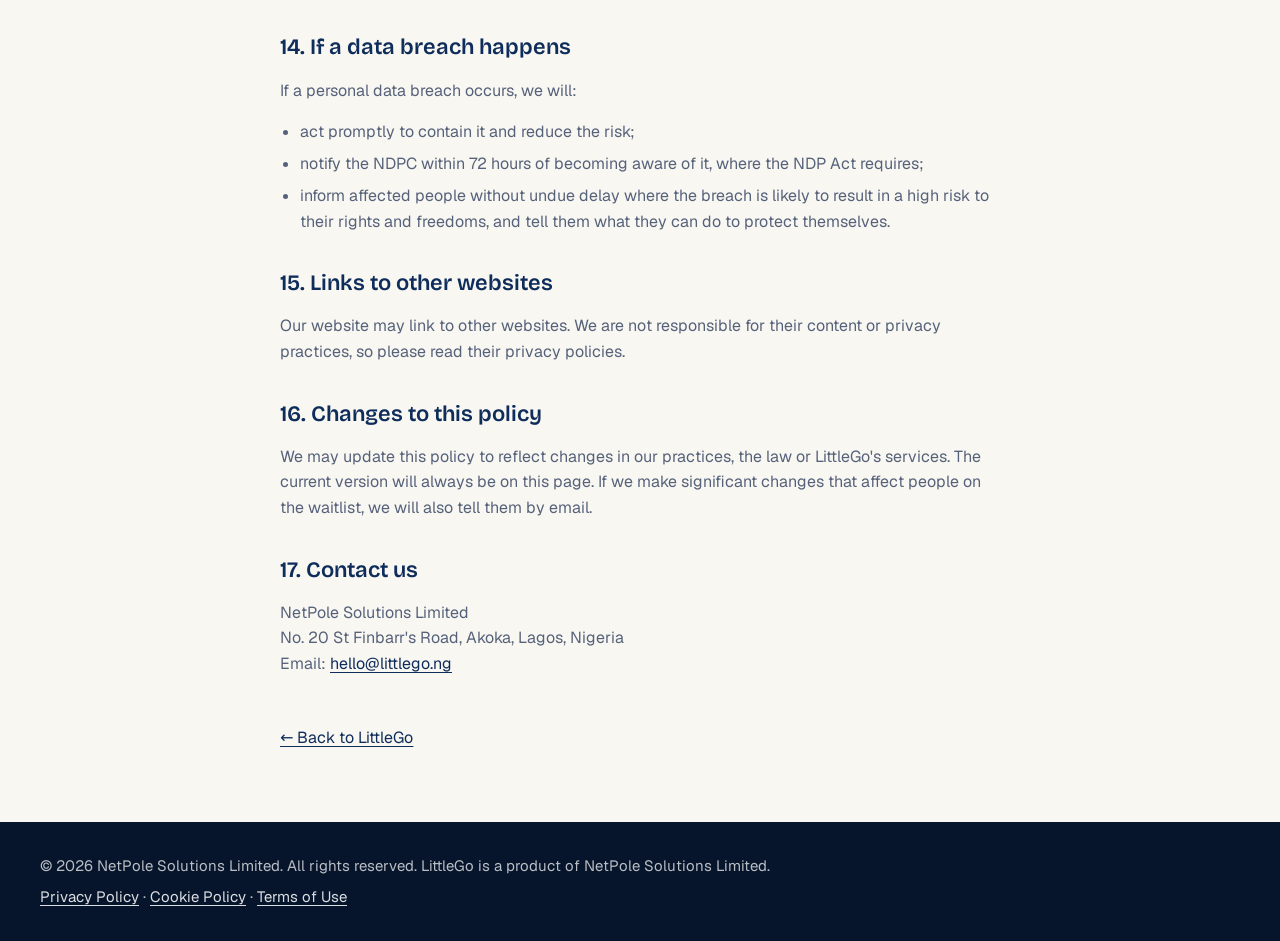
==== commit 41e49fd7: "Privacy Policy: add NetPole Solutions Limited's address Co-Authored-By: Claude Opus 5.5 <noreply@ant" ====
--- a/privacy.html
+++ b/privacy.html
@@ -25,8 +25,7 @@
   <main class="wrap doc" id="main">
     <!-- Last updated 23 October 2026 (kept here, not shown on the page).
          Written to follow the Nigeria Data Protection Act 2023 and GAID 2025.
-         A lawyer's review is recommended. To do: add the registered office address
-         under "Who we are" and "Contact us". -->
+         A lawyer's review is recommended. -->
     <h1>Privacy Policy</h1>
 
     <p class="doc-lede">NetPole Solutions Limited ("NetPole", "we", "our" or "us") is committed to protecting the privacy, confidentiality and rights of everyone whose personal data we collect and process. LittleGo is a product of NetPole Solutions Limited.</p>
@@ -58,7 +57,8 @@
 
     <h2 id="who-we-are">1. Who we are</h2>
     <p>NetPole Solutions Limited is the data controller for personal data collected through littlego.ng. This means we decide how and why your personal data is processed, and we are responsible for it.</p>
-    <p>Data protection contact: <a href="mailto:hello@littlego.ng">hello@littlego.ng</a></p>
+    <p>Address: No. 20 St Finbarr's Road, Akoka, Lagos, Nigeria<br>
+    Data protection contact: <a href="mailto:hello@littlego.ng">hello@littlego.ng</a></p>
 
     <h2 id="principles">2. Our data processing principles</h2>
     <p>We process personal data in line with the principles of the NDP Act:</p>
@@ -171,6 +171,7 @@
 
     <h2 id="contact">17. Contact us</h2>
     <p>NetPole Solutions Limited<br>
+    No. 20 St Finbarr's Road, Akoka, Lagos, Nigeria<br>
     Email: <a href="mailto:hello@littlego.ng">hello@littlego.ng</a></p>
 
     <p class="doc-back"><a href="index.html">← Back to LittleGo</a></p>
